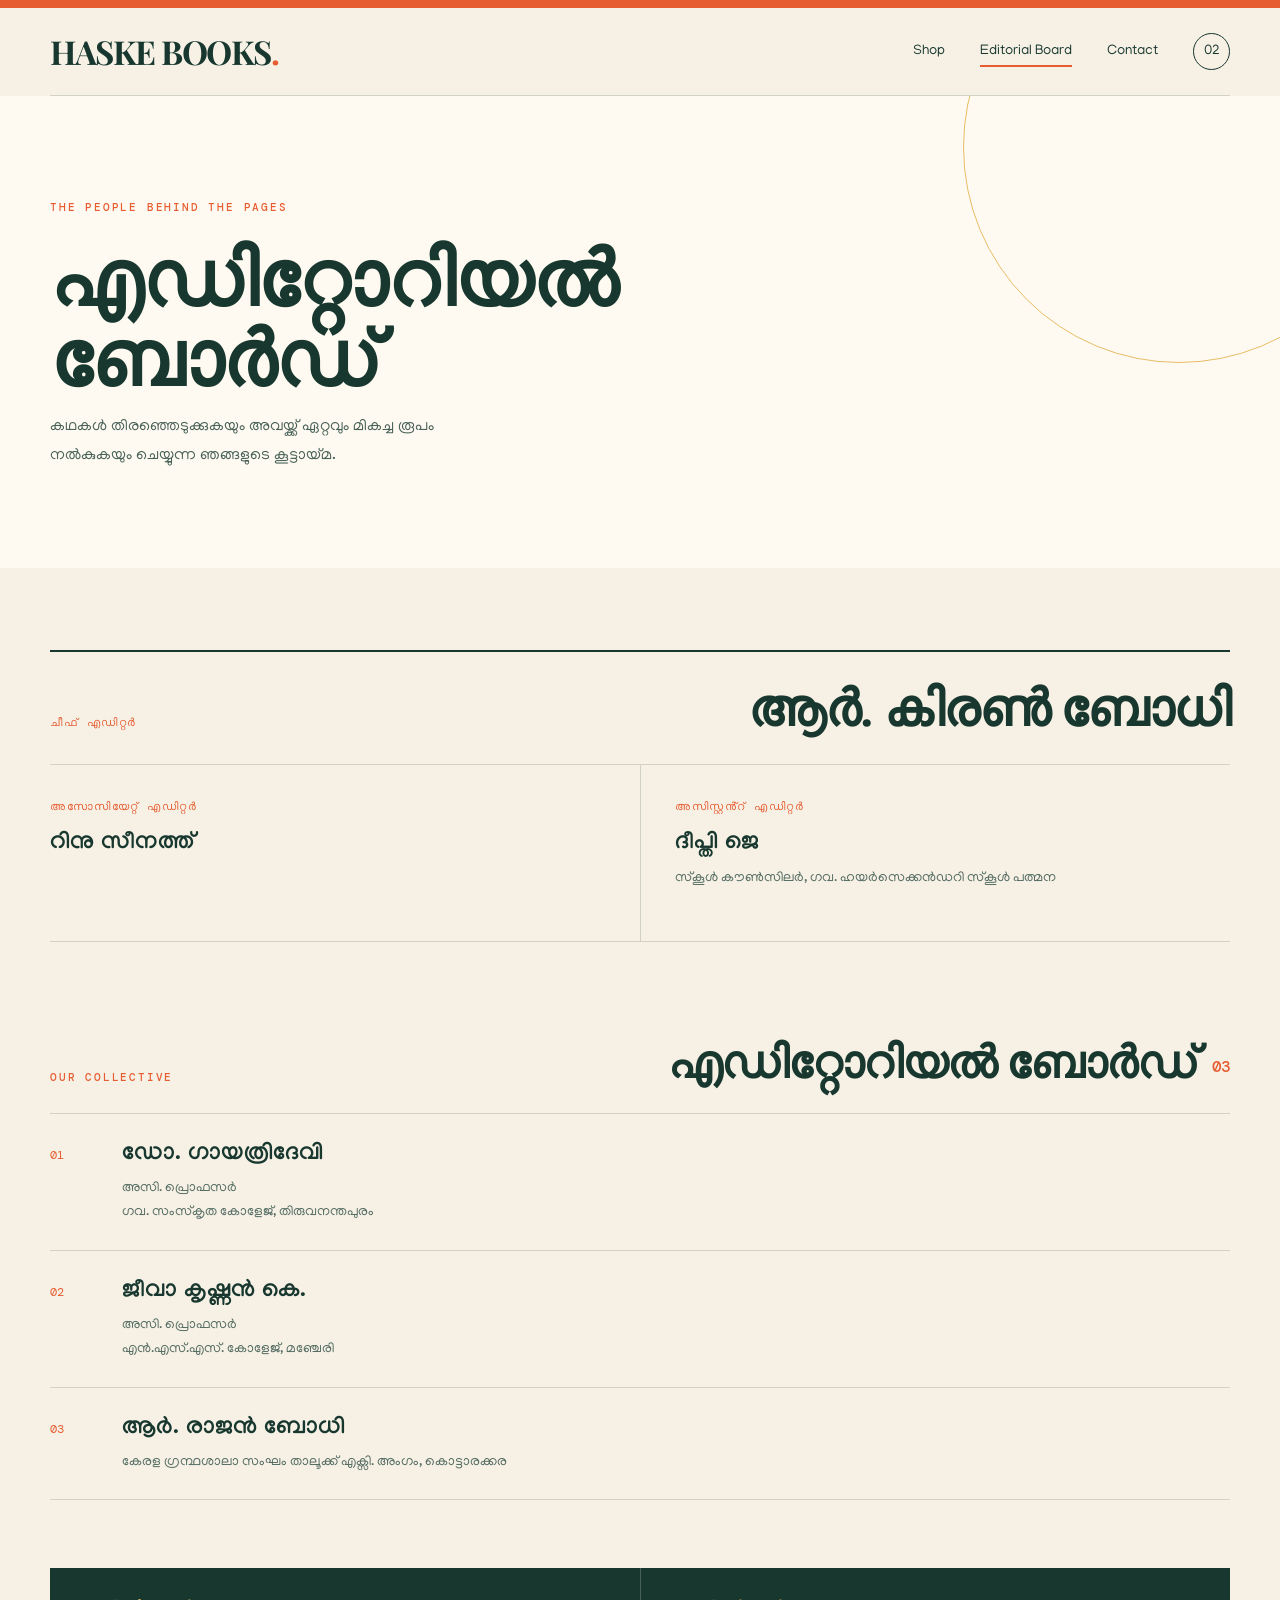
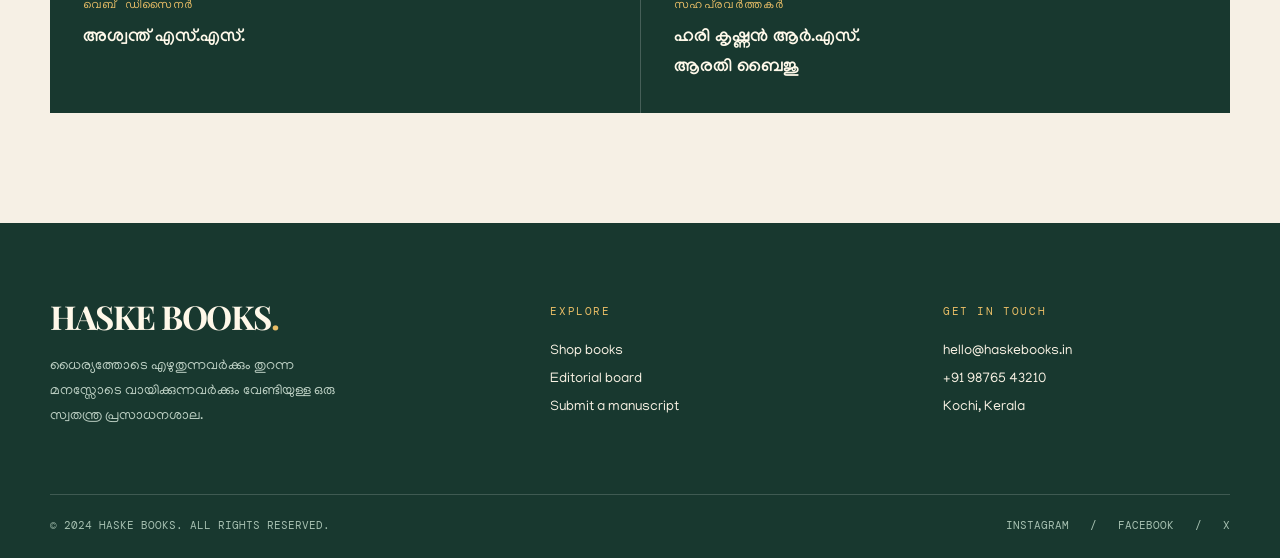
==== editorial.html @ 7890b788 "Create Home page, Editorial page, Storemanagment page" ====
<!doctype html>
<html lang="ml">
<head>
  <meta charset="UTF-8" />
  <meta name="viewport" content="width=device-width, initial-scale=1.0" />
  <title>Editorial Board — Haske Books</title>
  <link rel="preconnect" href="https://fonts.googleapis.com">
  <link rel="preconnect" href="https://fonts.gstatic.com" crossorigin>
  <link href="https://fonts.googleapis.com/css2?family=DM+Mono:wght@400;500&family=Manjari:wght@400;700&family=Playfair+Display:ital,wght@0,500;0,600;0,700;1,500&display=swap" rel="stylesheet">
  <link rel="stylesheet" href="style.css">
  <script src="script.js" defer></script>
</head>
<body>
  <div class="topline"></div>
  <header class="shell">
    <nav>
      <a class="logo" href="index.html">HASKE BOOKS<span>.</span></a>
      <div class="navlinks">
        <a href="index.html#shop">Shop</a>
        <a class="active" href="editorial.html">Editorial Board</a>
        <a href="index.html#contact">Contact</a>
        <a class="bag" href="index.html#shop" aria-label="Shopping bag">02</a>
      </div>
    </nav>
  </header>

  <main>
    <section class="editorial-hero">
      <div class="shell">
        <div class="eyebrow">The people behind the pages</div>
        <h1>എഡിറ്റോറിയൽ<br>ബോർഡ്</h1>
        <p>കഥകൾ തിരഞ്ഞെടുക്കുകയും അവയ്ക്ക് ഏറ്റവും മികച്ച രൂപം നൽകുകയും ചെയ്യുന്ന ഞങ്ങളുടെ കൂട്ടായ്മ.</p>
      </div>
    </section>

    <section class="editorial-list shell">
      <article class="team-feature">
        <div class="role">ചീഫ് എഡിറ്റർ</div>
        <h2>ആർ. കിരൺ ബോധി</h2>
      </article>

      <div class="team-grid">
        <article class="team-card">
          <div class="role">അസോസിയേറ്റ് എഡിറ്റർ</div>
          <h3>റിനു സീനത്ത്</h3>
        </article>
        <article class="team-card">
          <div class="role">അസിസ്റ്റൻ്റ് എഡിറ്റർ</div>
          <h3>ദീപ്തി ജെ</h3>
          <p>സ്കൂൾ കൗൺസിലർ, ഗവ. ഹയർസെക്കൻഡറി സ്കൂൾ പത്മന</p>
        </article>
      </div>

      <section class="board-members">
        <div class="board-heading"><div class="eyebrow">Our collective</div><h2>എഡിറ്റോറിയൽ ബോർഡ് <span>03</span></h2></div>
        <ol>
          <li><span class="number">01</span><div><h3>ഡോ. ഗായത്രിദേവി</h3><p>അസി. പ്രൊഫസർ<br>ഗവ. സംസ്കൃത കോളേജ്, തിരുവനന്തപുരം</p></div></li>
          <li><span class="number">02</span><div><h3>ജീവാ കൃഷ്ണൻ കെ.</h3><p>അസി. പ്രൊഫസർ<br>എൻ.എസ്.എസ്. കോളേജ്, മഞ്ചേരി</p></div></li>
          <li><span class="number">03</span><div><h3>ആർ. രാജൻ ബോധി</h3><p>കേരള ഗ്രന്ഥശാലാ സംഘം താലൂക്ക് എക്സി. അംഗം, കൊട്ടാരക്കര</p></div></li>
        </ol>
      </section>

      <section class="credits">
        <div><span>വെബ് ഡിസൈനർ</span><strong>അശ്വന്ത് എസ്.എസ്.</strong></div>
        <div><span>സഹപ്രവർത്തകർ</span><strong>ഹരി കൃഷ്ണൻ ആർ.എസ്.<br>ആരതി ബൈജു</strong></div>
      </section>
    </section>
  </main>

  <footer id="contact"><div class="shell"><div class="footer-main"><div class="footer-intro"><a class="logo" href="index.html">HASKE BOOKS<span>.</span></a><p>ധൈര്യത്തോടെ എഴുതുന്നവർക്കും തുറന്ന മനസ്സോടെ വായിക്കുന്നവർക്കും വേണ്ടിയുള്ള ഒരു സ്വതന്ത്ര പ്രസാധനശാല.</p></div><div class="footer-col"><h4>EXPLORE</h4><a href="index.html#shop">Shop books</a><a href="editorial.html">Editorial board</a><a href="index.html#home">Submit a manuscript</a></div><div class="footer-col"><h4>GET IN TOUCH</h4><p>hello@haskebooks.in</p><p>+91 98765 43210</p><p>Kochi, Kerala</p></div></div><div class="footer-bottom"><span>© 2024 HASKE BOOKS. ALL RIGHTS RESERVED.</span><span>INSTAGRAM &nbsp; / &nbsp; FACEBOOK &nbsp; / &nbsp; X</span></div></div></footer>
</body>
</html>
---- style.css ----
:root { --ink:#18382f; --paper:#f6f0e5; --cream:#fffaf1; --orange:#e65d32; --gold:#e8bd66; --line:rgba(24,56,47,.17); }
* { box-sizing:border-box; }
html { scroll-behavior:smooth; }
body { margin:0; color:var(--ink); background:var(--paper); font-family:Manjari, sans-serif; }
a { color:inherit; text-decoration:none; }
.shell { width:min(1180px, calc(100% - 48px)); margin:auto; }
.topline { height:8px; background:var(--orange); }
nav { height:88px; display:flex; align-items:center; justify-content:space-between; border-bottom:1px solid var(--line); }
.logo { font:700 33px/1 'Playfair Display', serif; letter-spacing:-1.5px; }
.logo span { color:var(--orange); }
.navlinks { display:flex; gap:35px; align-items:center; font-size:14px; }
.navlinks a { padding:8px 0; position:relative; }
.navlinks a.active:after { content:""; position:absolute; left:0; right:0; bottom:0; height:2px; background:var(--orange); }
.bag { border:1px solid var(--ink); border-radius:50%; width:37px; height:37px; display:grid; place-items:center; font-size:14px; }
.hero { min-height:537px; position:relative; overflow:hidden; display:grid; grid-template-columns:1.1fr .9fr; align-items:center; }
.hero:before { content:""; position:absolute; width:510px; height:510px; border-radius:50%; background:var(--gold); right:-110px; top:32px; opacity:.88; }
.hero:after { content:""; position:absolute; width:200px; height:200px; border:1px solid var(--ink); border-radius:50%; right:110px; bottom:-105px; opacity:.35; }
.hero-copy { position:relative; z-index:1; padding:64px 0 66px; }
.eyebrow { font:500 11px/1 'DM Mono', monospace; letter-spacing:1.8px; color:var(--orange); text-transform:uppercase; }
h1 { max-width:660px; margin:23px 0 25px; font-size:clamp(37px,4.3vw,62px); line-height:1.25; letter-spacing:-.8px; font-weight:700; }
.hero-copy p { max-width:485px; margin:0 0 34px; color:#496258; font-size:17px; line-height:1.8; }
.button { display:inline-flex; align-items:center; gap:19px; background:var(--ink); color:#fffaf1; padding:15px 20px 13px 24px; font-size:14px; transition:.2s transform,.2s background; }
.button:hover { transform:translateY(-3px); background:var(--orange); }
.arrow { font:20px/1 Arial; }
.hero-art { z-index:1; position:relative; height:100%; min-height:400px; }
.book-stack { position:absolute; width:315px; height:390px; right:55px; top:77px; transform:rotate(7deg); }
.back-book,.front-book { position:absolute; box-shadow:16px 18px 0 rgba(24,56,47,.12); }
.back-book { width:225px; height:310px; background:#e1a955; top:38px; left:5px; transform:rotate(-14deg); border:9px solid #d7933b; }
.back-book:after { content:""; position:absolute; inset:23px; border:1px solid rgba(24,56,47,.55); }
.front-book { background:var(--ink); width:230px; height:318px; right:6px; top:12px; padding:30px 26px; color:#f7ead1; display:flex; flex-direction:column; }
.front-book small { font:10px 'DM Mono',monospace; letter-spacing:1.3px; color:#e8bd66; }
.front-book strong { margin-top:auto; font:600 37px/1.1 'Playfair Display',serif; letter-spacing:-1px; }
.front-book em { font:500 23px/1.15 'Playfair Display',serif; color:#e6b85b; margin-top:8px; }
.front-book i { width:70px; height:2px; background:var(--orange); margin-top:22px; }
.stamp { position:absolute; width:87px; height:87px; right:-22px; bottom:13px; border-radius:50%; background:var(--orange); color:white; display:grid; place-content:center; text-align:center; font:10px/1.35 'DM Mono',monospace; transform:rotate(-12deg); }
.stamp b { font-size:22px; }
.marquee { border-top:1px solid var(--line); border-bottom:1px solid var(--line); overflow:hidden; white-space:nowrap; padding:15px 0 11px; font:500 13px 'DM Mono',monospace; color:#466258; letter-spacing:1px; }
.marquee span { margin:0 25px; color:var(--orange); font-size:18px; vertical-align:-1px; }
.books { padding:100px 0 110px; background:var(--cream); }
.section-head { display:flex; align-items:flex-end; justify-content:space-between; margin-bottom:44px; }
h2 { margin:12px 0 0; font:600 clamp(32px,3.4vw,47px)/1.05 'Playfair Display',serif; letter-spacing:-1px; }
.view-all { border-bottom:1px solid var(--ink); padding-bottom:4px; font-size:14px; }
.books-grid { display:grid; grid-template-columns:repeat(4,1fr); gap:24px; }
.book-card { cursor:pointer; }
.cover { height:322px; padding:22px; display:flex; flex-direction:column; justify-content:space-between; position:relative; box-shadow:9px 10px 0 rgba(24,56,47,.1); transition:.25s transform; }
.book-card:hover .cover,.book-card.is-selected .cover { transform:translateY(-8px) rotate(-1deg); }
.cover small { font:10px 'DM Mono',monospace; letter-spacing:1.2px; }
.cover .cover-title { font:600 30px/1.06 'Playfair Display',serif; max-width:150px; }
.cover.one { background:#e6663b; color:#fff8e8; } .cover.one:after { content:""; width:75px; height:75px; border:2px solid #ffd876; border-radius:50%; position:absolute; right:25px; bottom:28px; }
.cover.two { background:#cfbd9c; color:#203f36; } .cover.two:before { content:""; position:absolute; height:90%; border-left:2px solid var(--ink); left:50%; top:5%; transform:rotate(30deg); opacity:.65; }
.cover.three { background:#315c52; color:#f7e8c9; } .cover.three:after { content:""; width:110px; border-top:1px solid #e7bd66; position:absolute; right:-10px; top:46%; transform:rotate(-35deg); box-shadow:0 12px 0 #e7bd66,0 24px 0 #e7bd66; }
.cover.four { background:#e7bd66; color:#1a3b32; } .cover.four .cover-title { font-size:34px; }
.book-meta { padding:20px 2px 0; display:flex; justify-content:space-between; gap:10px; }
.book-meta h3 { font-size:17px; margin:0 0 7px; } .book-meta p { color:#667a70; font-size:13px; margin:0; } .price { font:500 13px 'DM Mono',monospace; white-space:nowrap; padding-top:3px; }
footer { background:var(--ink); color:#f9f2e4; padding:77px 0 26px; }
.footer-main { display:grid; grid-template-columns:1.2fr .9fr .8fr; gap:70px; padding-bottom:65px; }
footer .logo { color:#fff8e9; } footer .logo span { color:var(--gold); }
.footer-intro p { color:#bdd0c4; line-height:1.8; max-width:300px; font-size:14px; margin:18px 0 0; }
.footer-col h4 { margin:4px 0 20px; color:var(--gold); font:11px 'DM Mono',monospace; letter-spacing:1.6px; }
.footer-col a,.footer-col p { display:block; color:#f9f2e4; font-size:14px; line-height:2; margin:0; }
.footer-col a:hover { color:var(--gold); }
.footer-bottom { border-top:1px solid rgba(255,255,255,.17); padding-top:23px; color:#a6c0b1; font:11px 'DM Mono',monospace; display:flex; justify-content:space-between; }
@media (max-width:760px) { .shell { width:min(100% - 32px,1180px); } nav { height:73px; } .navlinks { gap:17px; font-size:12px; } .navlinks a:nth-child(2) { display:none; } .hero { min-height:auto; grid-template-columns:1fr; } .hero:before { width:350px; height:350px; right:-160px; top:300px; } .hero-copy { padding:62px 0 20px; } h1 { font-size:37px; } .hero-art { min-height:350px; } .book-stack { transform:scale(.82) rotate(7deg); transform-origin:top right; right:0; top:15px; } .books { padding:67px 0; } .books-grid { grid-template-columns:repeat(2,1fr); gap:32px 16px; } .cover { height:250px; padding:17px; } .cover .cover-title { font-size:24px; } .section-head { margin-bottom:28px; } .footer-main { grid-template-columns:1fr 1fr; gap:38px 20px; } .footer-intro { grid-column:span 2; } .footer-bottom { gap:14px; flex-direction:column; } }

.editorial-hero { background:var(--cream); padding:106px 0 98px; position:relative; overflow:hidden; }
.editorial-hero:after { content:""; position:absolute; width:430px; height:430px; border:1px solid var(--gold); border-radius:50%; right:-115px; top:-165px; }
.editorial-hero .shell { position:relative; z-index:1; }
.editorial-hero h1 { margin:22px 0 18px; font:600 clamp(48px,6vw,78px)/1.04 'Playfair Display',serif; }
.editorial-hero p { max-width:450px; margin:0; color:#496258; line-height:1.8; }
.editorial-list { padding:82px 0 110px; }
.team-feature { border-top:2px solid var(--ink); border-bottom:1px solid var(--line); padding:27px 0 31px; display:flex; justify-content:space-between; align-items:baseline; }
.role { color:var(--orange); font:500 11px 'DM Mono',monospace; letter-spacing:1.5px; text-transform:uppercase; }
.team-feature h2 { margin:0; font-size:clamp(31px,4vw,52px); }
.team-grid { display:grid; grid-template-columns:1fr 1fr; gap:0; border-bottom:1px solid var(--line); }
.team-card { padding:34px 34px 38px 0; min-height:176px; }
.team-card + .team-card { border-left:1px solid var(--line); padding-left:34px; }
.team-card h3,.board-members h3 { font-size:24px; margin:17px 0 8px; }
.team-card p,.board-members p { margin:0; color:#526a60; line-height:1.7; font-size:14px; }
.board-members { padding:82px 0 68px; }
.board-heading { display:flex; justify-content:space-between; align-items:end; margin-bottom:30px; }
.board-heading h2 { font-size:clamp(29px,3.6vw,45px); }
.board-heading h2 span { color:var(--orange); font:500 16px 'DM Mono',monospace; vertical-align:middle; margin-left:8px; }
.board-members ol { padding:0; margin:0; list-style:none; border-top:1px solid var(--line); }
.board-members li { display:grid; grid-template-columns:72px 1fr; padding:27px 0 25px; border-bottom:1px solid var(--line); }
.number { color:var(--orange); font:12px 'DM Mono',monospace; padding-top:6px; }
.board-members h3 { margin:0 0 7px; }
.credits { background:var(--ink); color:#fff9ea; display:grid; grid-template-columns:1fr 1fr; }
.credits div { padding:29px 33px; }
.credits div + div { border-left:1px solid rgba(255,255,255,.2); }
.credits span { display:block; color:var(--gold); font:11px 'DM Mono',monospace; letter-spacing:1.3px; margin-bottom:13px; }
.credits strong { font-size:18px; line-height:1.65; }
@media (max-width:760px) { .editorial-hero { padding:72px 0; } .editorial-list { padding:55px 0 70px; } .team-feature { display:block; } .team-feature h2 { margin-top:15px; } .team-grid,.credits { grid-template-columns:1fr; } .team-card { padding:28px 0; min-height:auto; } .team-card + .team-card { border-left:0; border-top:1px solid var(--line); padding-left:0; } .board-members { padding:60px 0 50px; } .board-heading { display:block; } .board-heading h2 { margin-top:12px; } .board-members li { grid-template-columns:47px 1fr; } .credits div + div { border-left:0; border-top:1px solid rgba(255,255,255,.2); } }

.admin-header nav { gap:28px; }
.admin-label { color:#587067; font:11px 'DM Mono',monospace; letter-spacing:1.3px; margin-right:auto; }
.back-link { font-size:13px; border-bottom:1px solid var(--ink); padding-bottom:3px; }
.admin-page { padding:74px 0 110px; }
.admin-intro { margin-bottom:50px; }
.admin-intro h1 { margin:17px 0 15px; font:600 clamp(43px,5.2vw,68px)/1 'Playfair Display',serif; }
.admin-intro p { margin:0; color:#587067; font-size:15px; line-height:1.7; }
.book-form { border-top:2px solid var(--ink); }
.form-section { display:grid; grid-template-columns:260px 1fr; gap:48px; padding:42px 0; border-bottom:1px solid var(--line); }
.form-section-heading { display:flex; gap:16px; align-items:flex-start; }
.step { color:var(--orange); font:12px 'DM Mono',monospace; padding-top:5px; }
.form-section h2 { margin:0 0 9px; font-size:27px; }
.form-section-heading p { color:#64796f; font-size:13px; line-height:1.65; margin:0; }
.upload-zone { min-height:250px; border:1.5px dashed #9aaba2; background:var(--cream); display:flex; flex-direction:column; align-items:center; justify-content:center; position:relative; cursor:pointer; padding:30px; text-align:center; transition:.2s background,.2s border-color; overflow:hidden; }
.upload-zone:hover,.upload-zone.is-dragging { background:#eef2ea; border-color:var(--orange); }
.upload-zone input { position:absolute; width:1px; height:1px; opacity:0; }
.upload-icon { width:38px; height:38px; display:grid; place-items:center; border:1px solid var(--ink); border-radius:50%; margin-bottom:14px; font:23px/1 Arial; }
.upload-zone strong { font-size:16px; }
.upload-zone small { color:#6a7d74; margin-top:7px; font-size:12px; }
.upload-zone img { position:absolute; inset:0; width:100%; height:100%; object-fit:contain; background:var(--cream); padding:15px; }
.upload-message { grid-column:2; color:var(--orange); margin:-30px 0 0; font-size:13px; }
.form-fields { display:grid; grid-template-columns:1fr 1fr; gap:25px 20px; }
.field { display:block; }
.field.full { grid-column:1 / -1; }
.field span { display:block; font-size:14px; font-weight:700; margin-bottom:9px; }
.field em { color:#75877e; font-style:normal; font-weight:400; }
.field input,.field textarea { width:100%; border:1px solid #bdc9c0; background:#fffdf7; color:var(--ink); border-radius:0; padding:13px 14px; font:14px Manjari,sans-serif; outline:none; transition:border-color .2s,box-shadow .2s; }
.field textarea { resize:vertical; min-height:140px; line-height:1.65; }
.field input:focus,.field textarea:focus { border-color:var(--orange); box-shadow:0 0 0 3px rgba(230,93,50,.12); }
.field input::placeholder,.field textarea::placeholder { color:#98a69f; }
.pricing-fields { grid-template-columns:repeat(3,1fr); }
.form-actions { display:flex; align-items:center; justify-content:space-between; gap:25px; padding:35px 0; }
.form-actions p { color:#6c8076; font-size:12px; margin:0; }
.form-actions .button { border:0; cursor:pointer; font-family:Manjari,sans-serif; }
.toast { background:var(--ink); color:#fff9ea; padding:15px 20px; position:fixed; right:22px; bottom:22px; transform:translateY(110px); opacity:0; transition:.25s transform,.25s opacity; font-size:14px; box-shadow:0 10px 25px rgba(24,56,47,.2); }
.toast.is-visible { transform:translateY(0); opacity:1; }
@media (max-width:760px) { .admin-header nav { gap:15px; } .admin-label { display:none; } .back-link { font-size:12px; } .admin-page { padding:52px 0 70px; } .form-section { grid-template-columns:1fr; gap:28px; padding:34px 0; } .upload-message { grid-column:1; margin:-18px 0 0; } .form-fields,.pricing-fields { grid-template-columns:1fr; } .field.full { grid-column:auto; } .form-actions { align-items:flex-start; flex-direction:column; } }
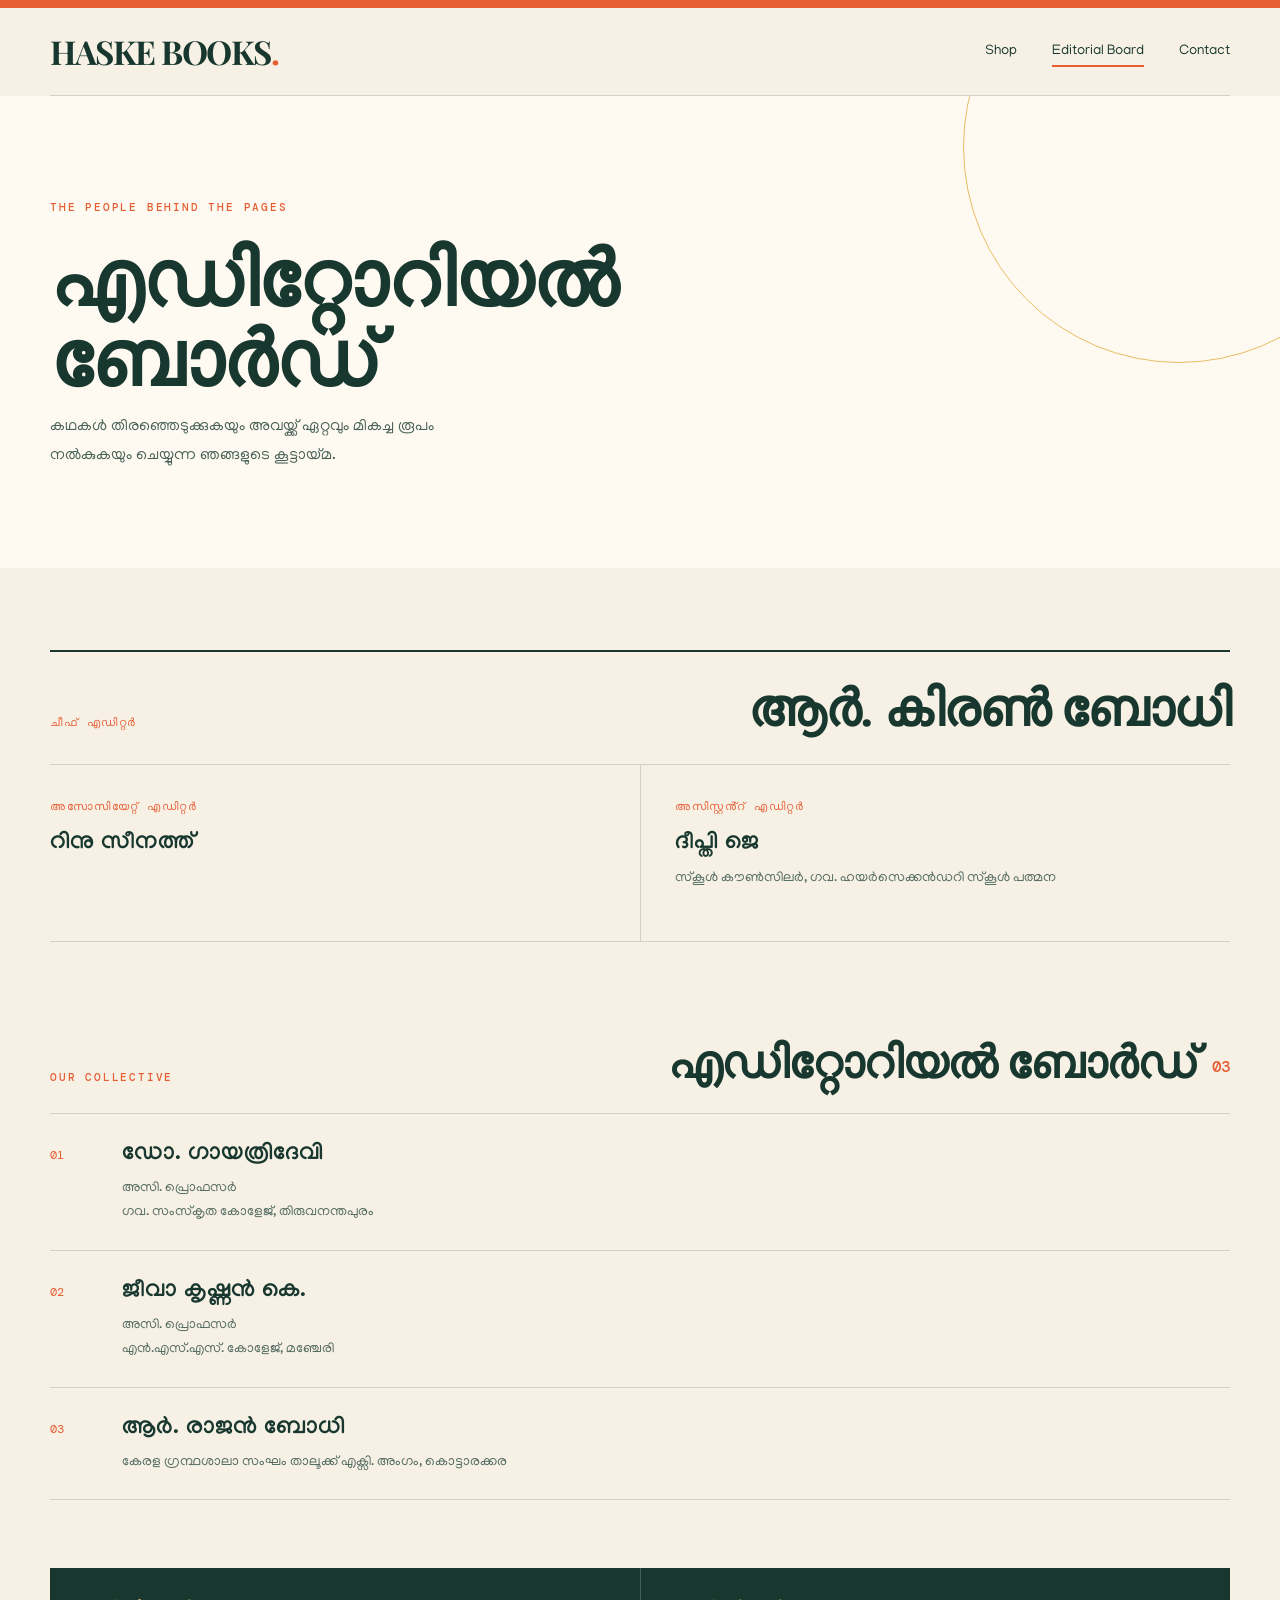
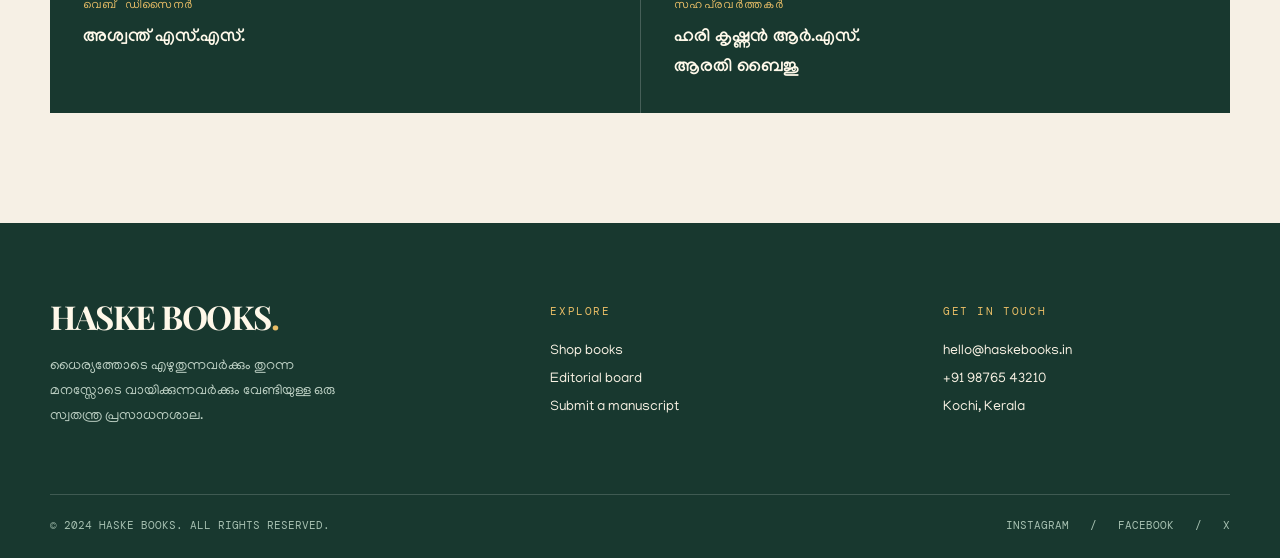
==== commit 06edbddc: "Add navbar to all webpages" ====
--- a/editorial.html
+++ b/editorial.html
@@ -15,12 +15,12 @@
   <header class="shell">
     <nav>
       <a class="logo" href="index.html">HASKE BOOKS<span>.</span></a>
-      <div class="navlinks">
+      <div class="navlinks" id="primary-nav">
         <a href="index.html#shop">Shop</a>
         <a class="active" href="editorial.html">Editorial Board</a>
         <a href="index.html#contact">Contact</a>
-        <a class="bag" href="index.html#shop" aria-label="Shopping bag">02</a>
       </div>
+      <button class="menu-toggle" type="button" aria-label="Open navigation menu" aria-controls="primary-nav" aria-expanded="false">☰</button>
     </nav>
   </header>
 
--- a/style.css
+++ b/style.css
@@ -5,13 +5,14 @@
 a { color:inherit; text-decoration:none; }
 .shell { width:min(1180px, calc(100% - 48px)); margin:auto; }
 .topline { height:8px; background:var(--orange); }
-nav { height:88px; display:flex; align-items:center; justify-content:space-between; border-bottom:1px solid var(--line); }
+nav { height:88px; display:flex; align-items:center; justify-content:space-between; border-bottom:1px solid var(--line); position:relative; }
 .logo { font:700 33px/1 'Playfair Display', serif; letter-spacing:-1.5px; }
 .logo span { color:var(--orange); }
 .navlinks { display:flex; gap:35px; align-items:center; font-size:14px; }
 .navlinks a { padding:8px 0; position:relative; }
 .navlinks a.active:after { content:""; position:absolute; left:0; right:0; bottom:0; height:2px; background:var(--orange); }
-.bag { border:1px solid var(--ink); border-radius:50%; width:37px; height:37px; display:grid; place-items:center; font-size:14px; }
+.menu-toggle { display:none; border:0; background:transparent; color:var(--ink); cursor:pointer; padding:5px 0 5px 8px; font:26px/1 Arial,sans-serif; }
+@media (max-width:850px) { .navlinks { display:none; position:absolute; z-index:10; top:calc(100% + 10px); right:0; min-width:210px; padding:15px 18px; flex-direction:column; align-items:flex-start; gap:13px; background:var(--cream); border:1px solid var(--line); box-shadow:8px 8px 0 rgba(24,56,47,.1); } .navlinks.is-open { display:flex; } .menu-toggle { display:block; } .admin-header .admin-label { display:none; } }
 .hero { min-height:537px; position:relative; overflow:hidden; display:grid; grid-template-columns:1.1fr .9fr; align-items:center; }
 .hero:before { content:""; position:absolute; width:510px; height:510px; border-radius:50%; background:var(--gold); right:-110px; top:32px; opacity:.88; }
 .hero:after { content:""; position:absolute; width:200px; height:200px; border:1px solid var(--ink); border-radius:50%; right:110px; bottom:-105px; opacity:.35; }
@@ -34,8 +35,12 @@
 .front-book i { width:70px; height:2px; background:var(--orange); margin-top:22px; }
 .stamp { position:absolute; width:87px; height:87px; right:-22px; bottom:13px; border-radius:50%; background:var(--orange); color:white; display:grid; place-content:center; text-align:center; font:10px/1.35 'DM Mono',monospace; transform:rotate(-12deg); }
 .stamp b { font-size:22px; }
-.marquee { border-top:1px solid var(--line); border-bottom:1px solid var(--line); overflow:hidden; white-space:nowrap; padding:15px 0 11px; font:500 13px 'DM Mono',monospace; color:#466258; letter-spacing:1px; }
-.marquee span { margin:0 25px; color:var(--orange); font-size:18px; vertical-align:-1px; }
+.marquee { border-top:1px solid var(--line); border-bottom:1px solid var(--line); overflow:hidden; padding:15px 0 11px; font:500 13px 'DM Mono',monospace; color:#466258; letter-spacing:1px; }
+.marquee-track { display:flex; width:max-content; animation:marquee-scroll 24s linear infinite; will-change:transform; }
+.marquee-content { display:block; flex:none; white-space:nowrap; padding-right:50px; }
+.marquee .separator { margin:0 25px; color:var(--orange); font-size:18px; vertical-align:-1px; }
+@keyframes marquee-scroll { to { transform:translateX(-50%); } }
+@media (prefers-reduced-motion:reduce) { .marquee-track { animation:none; } }
 .books { padding:100px 0 110px; background:var(--cream); }
 .section-head { display:flex; align-items:flex-end; justify-content:space-between; margin-bottom:44px; }
 h2 { margin:12px 0 0; font:600 clamp(32px,3.4vw,47px)/1.05 'Playfair Display',serif; letter-spacing:-1px; }
@@ -60,7 +65,7 @@
 .footer-col a,.footer-col p { display:block; color:#f9f2e4; font-size:14px; line-height:2; margin:0; }
 .footer-col a:hover { color:var(--gold); }
 .footer-bottom { border-top:1px solid rgba(255,255,255,.17); padding-top:23px; color:#a6c0b1; font:11px 'DM Mono',monospace; display:flex; justify-content:space-between; }
-@media (max-width:760px) { .shell { width:min(100% - 32px,1180px); } nav { height:73px; } .navlinks { gap:17px; font-size:12px; } .navlinks a:nth-child(2) { display:none; } .hero { min-height:auto; grid-template-columns:1fr; } .hero:before { width:350px; height:350px; right:-160px; top:300px; } .hero-copy { padding:62px 0 20px; } h1 { font-size:37px; } .hero-art { min-height:350px; } .book-stack { transform:scale(.82) rotate(7deg); transform-origin:top right; right:0; top:15px; } .books { padding:67px 0; } .books-grid { grid-template-columns:repeat(2,1fr); gap:32px 16px; } .cover { height:250px; padding:17px; } .cover .cover-title { font-size:24px; } .section-head { margin-bottom:28px; } .footer-main { grid-template-columns:1fr 1fr; gap:38px 20px; } .footer-intro { grid-column:span 2; } .footer-bottom { gap:14px; flex-direction:column; } }
+@media (max-width:760px) { .shell { width:min(100% - 32px,1180px); } nav { height:73px; } .navlinks { min-width:190px; gap:12px; font-size:12px; } .menu-toggle { font-size:24px; } .hero { min-height:auto; grid-template-columns:1fr; } .hero:before { width:350px; height:350px; right:-160px; top:300px; } .hero-copy { padding:62px 0 20px; } h1 { font-size:37px; } .hero-art { min-height:350px; } .book-stack { transform:scale(.82) rotate(7deg); transform-origin:top right; right:0; top:15px; } .books { padding:67px 0; } .books-grid { grid-template-columns:repeat(2,1fr); gap:32px 16px; } .cover { height:250px; padding:17px; } .cover .cover-title { font-size:24px; } .section-head { margin-bottom:28px; } .footer-main { grid-template-columns:1fr 1fr; gap:38px 20px; } .footer-intro { grid-column:span 2; } .footer-bottom { gap:14px; flex-direction:column; } }
 
 .editorial-hero { background:var(--cream); padding:106px 0 98px; position:relative; overflow:hidden; }
 .editorial-hero:after { content:""; position:absolute; width:430px; height:430px; border:1px solid var(--gold); border-radius:50%; right:-115px; top:-165px; }
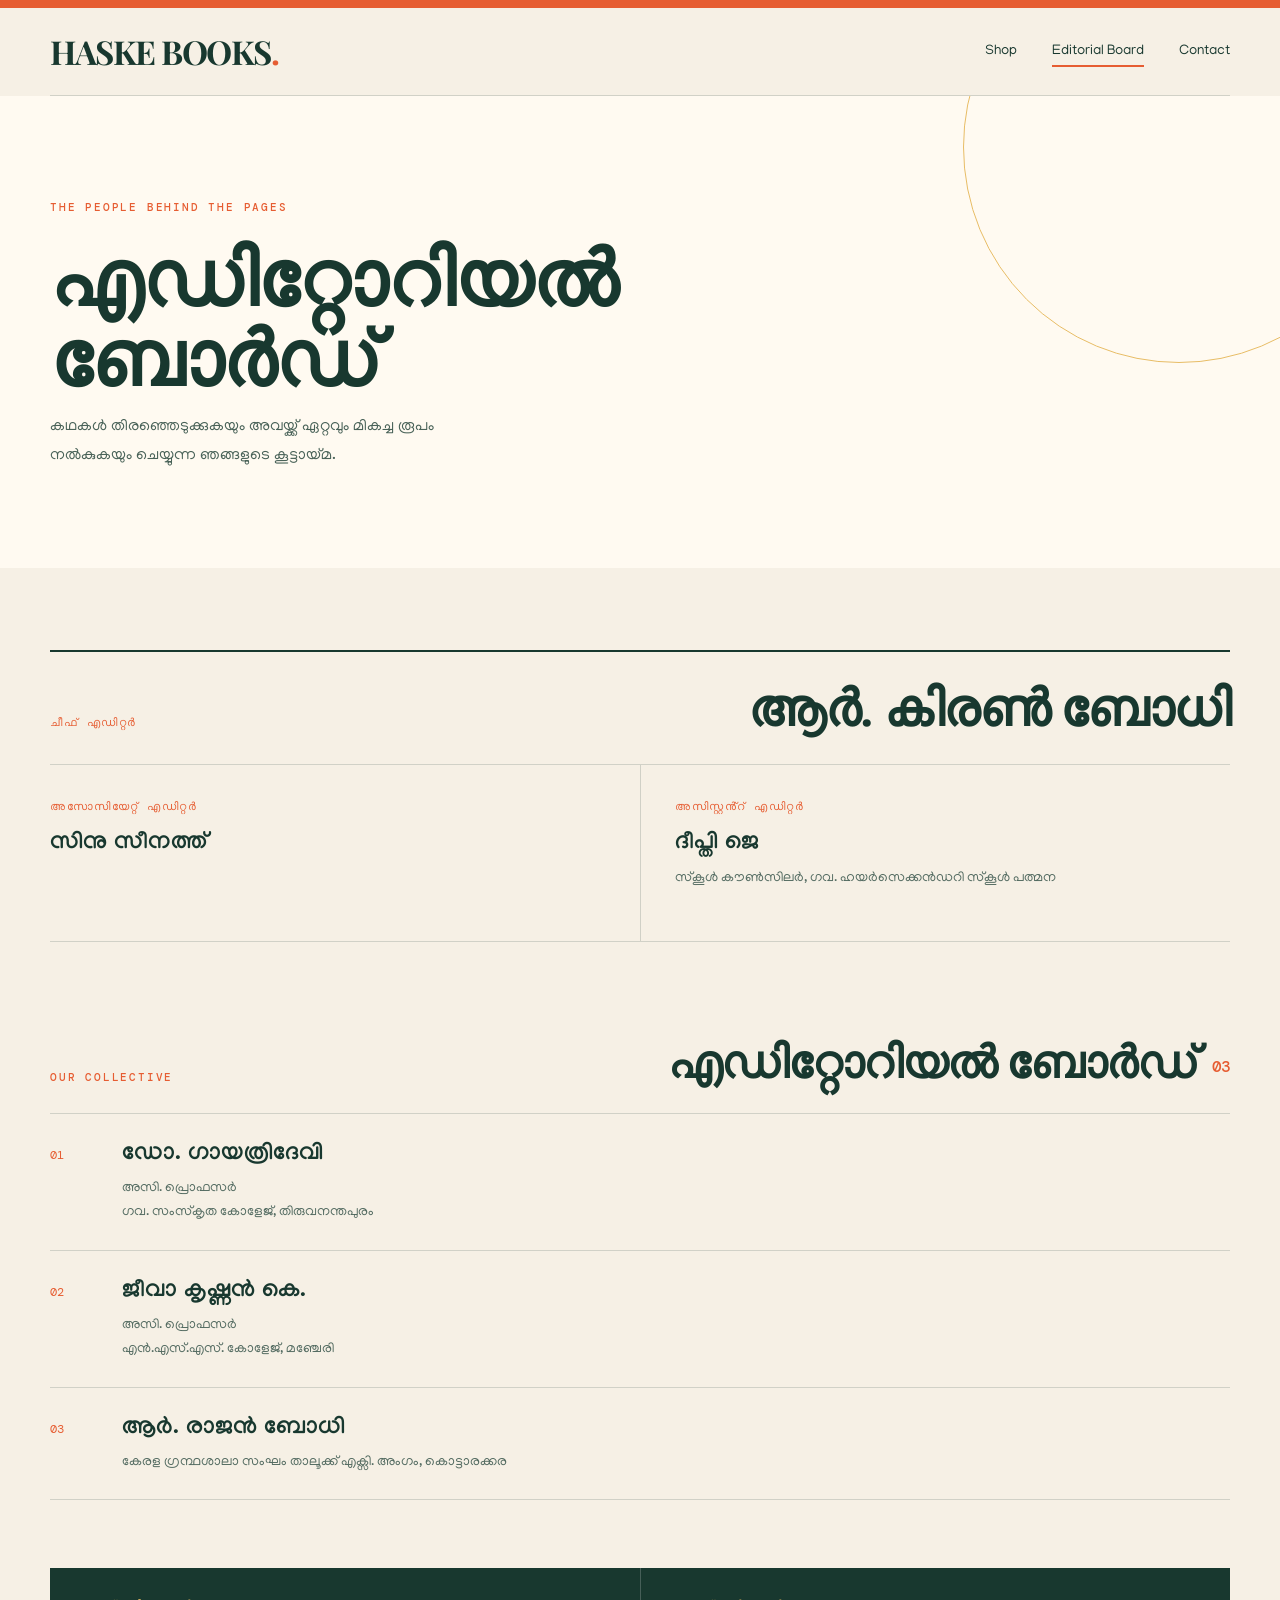
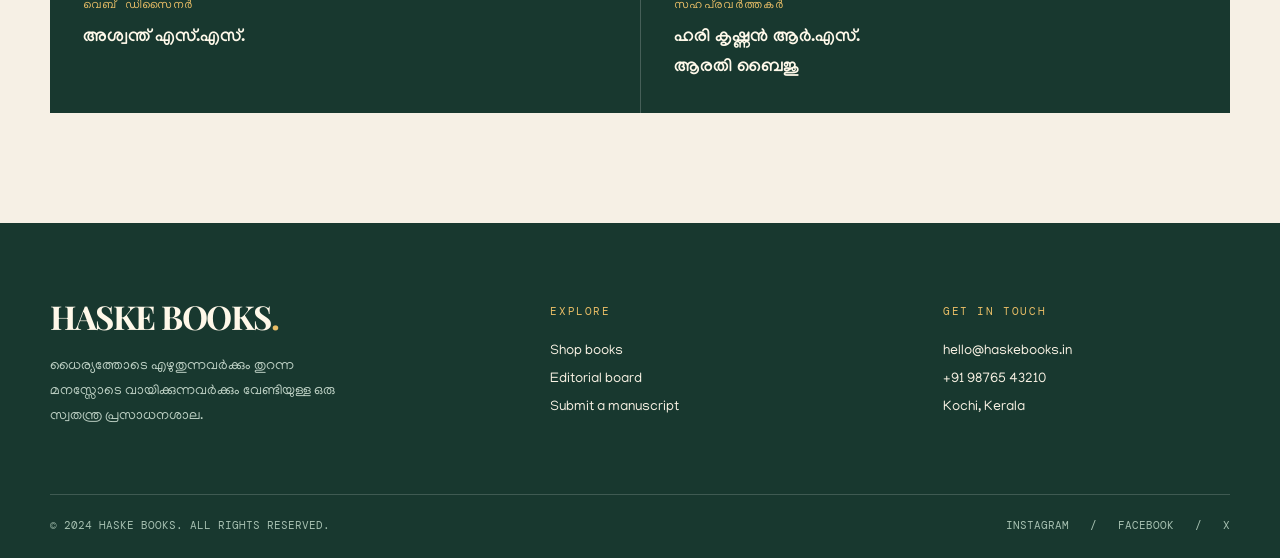
==== commit 0cc6a8e9: "Edit Sinu sinath typo error" ====
--- a/editorial.html
+++ b/editorial.html
@@ -42,7 +42,7 @@
       <div class="team-grid">
         <article class="team-card">
           <div class="role">അസോസിയേറ്റ് എഡിറ്റർ</div>
-          <h3>റിനു സീനത്ത്</h3>
+          <h3>സിനു സീനത്ത്</h3>
         </article>
         <article class="team-card">
           <div class="role">അസിസ്റ്റൻ്റ് എഡിറ്റർ</div>
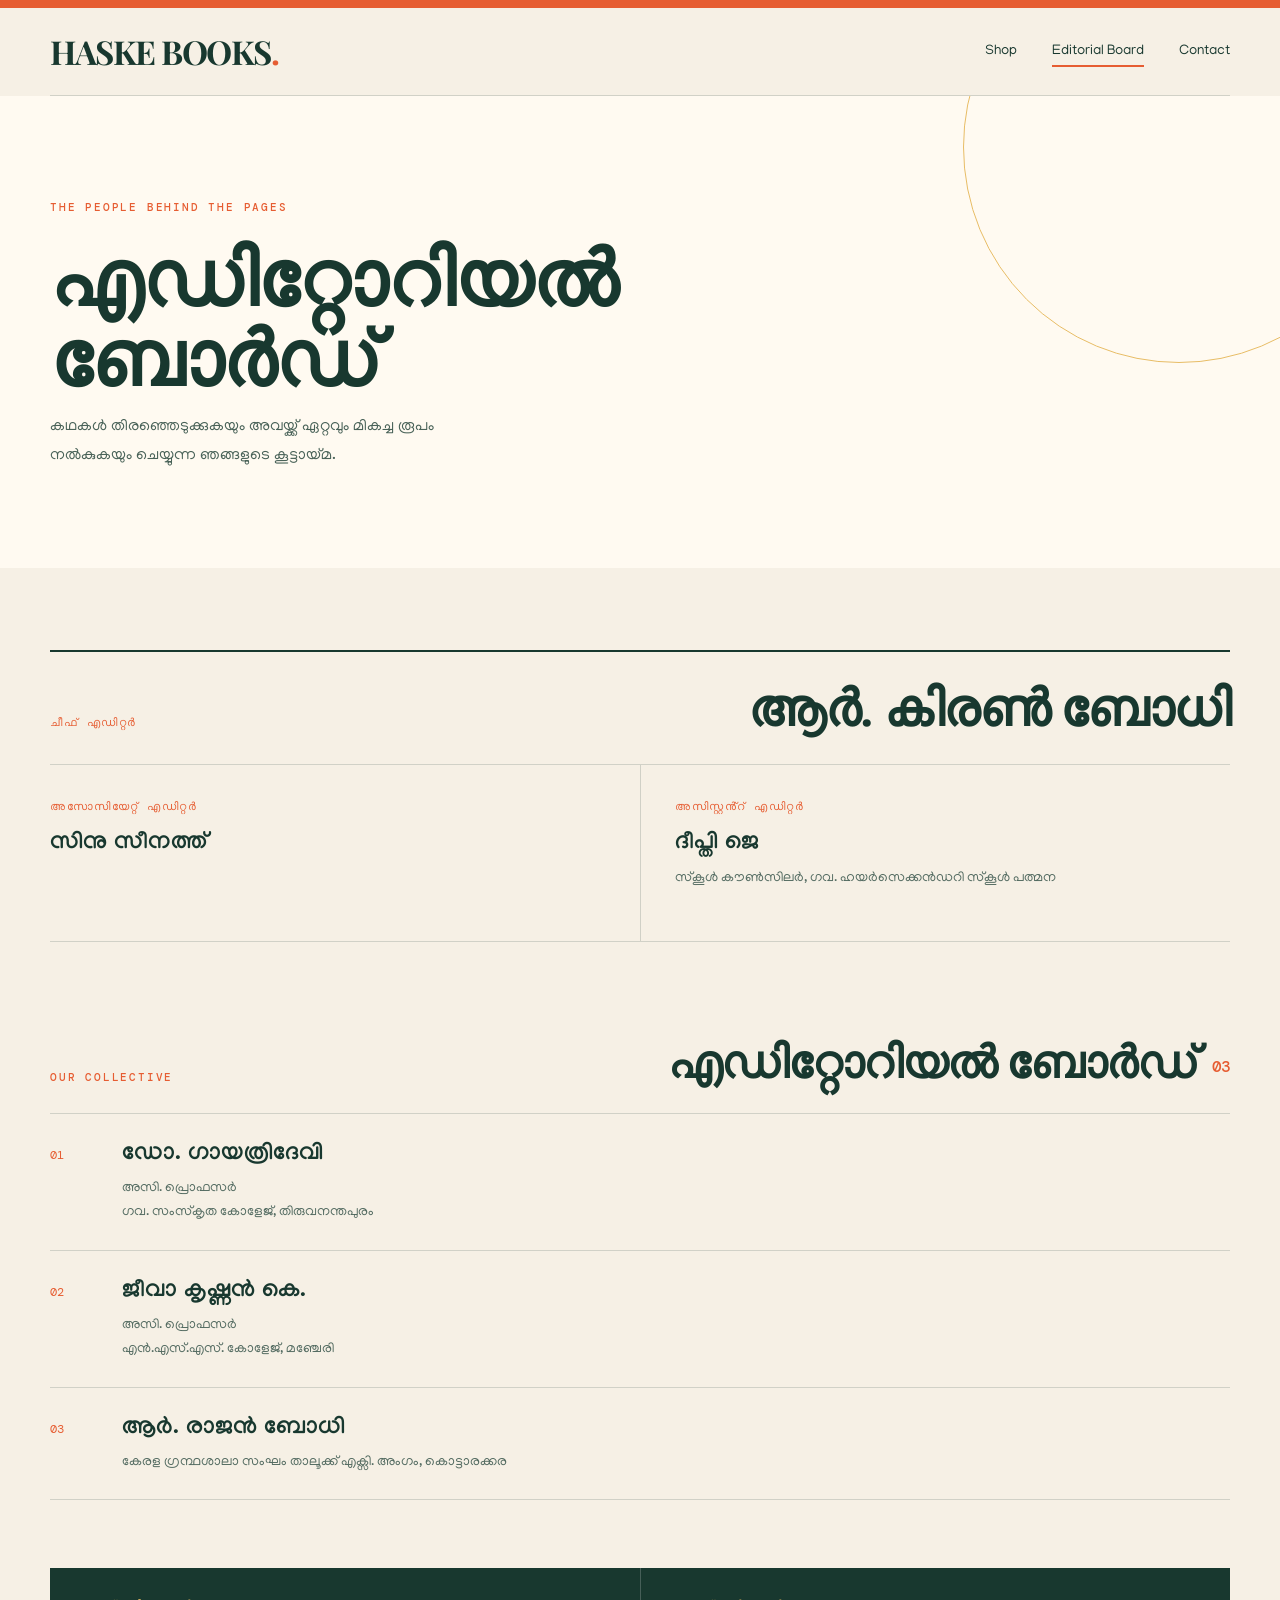
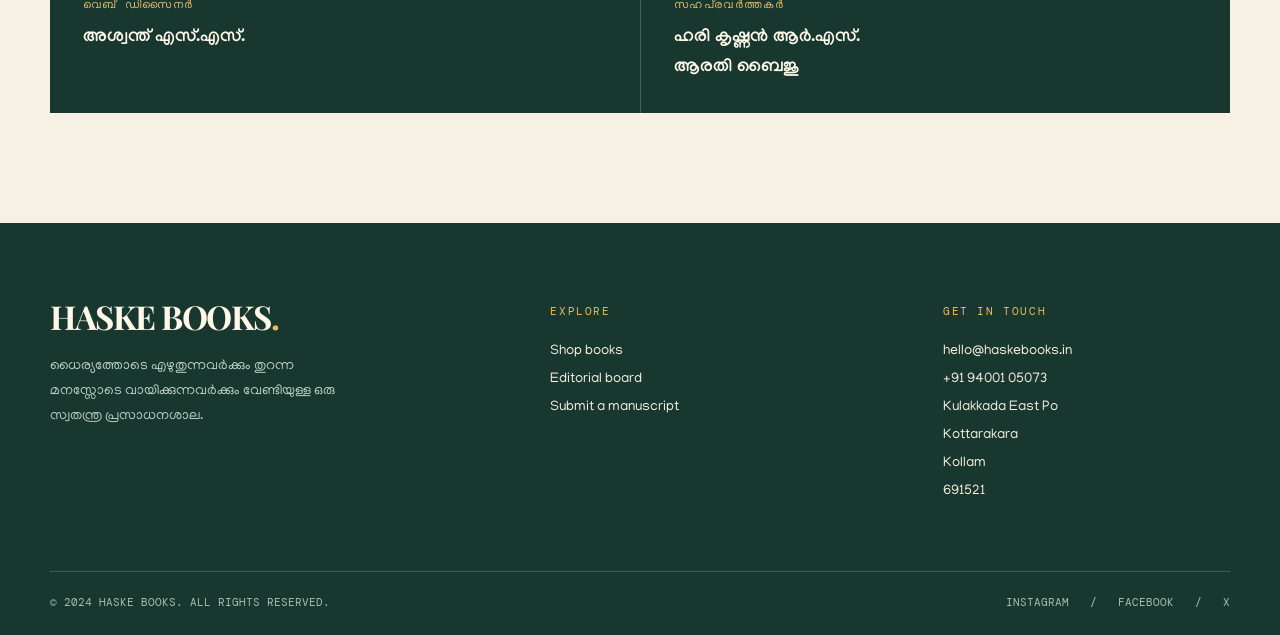
==== commit eb6a5a4c: "Fix Footer Adress" ====
--- a/editorial.html
+++ b/editorial.html
@@ -67,6 +67,6 @@
     </section>
   </main>
 
-  <footer id="contact"><div class="shell"><div class="footer-main"><div class="footer-intro"><a class="logo" href="index.html">HASKE BOOKS<span>.</span></a><p>ധൈര്യത്തോടെ എഴുതുന്നവർക്കും തുറന്ന മനസ്സോടെ വായിക്കുന്നവർക്കും വേണ്ടിയുള്ള ഒരു സ്വതന്ത്ര പ്രസാധനശാല.</p></div><div class="footer-col"><h4>EXPLORE</h4><a href="index.html#shop">Shop books</a><a href="editorial.html">Editorial board</a><a href="index.html#home">Submit a manuscript</a></div><div class="footer-col"><h4>GET IN TOUCH</h4><p>hello@haskebooks.in</p><p>+91 98765 43210</p><p>Kochi, Kerala</p></div></div><div class="footer-bottom"><span>© 2024 HASKE BOOKS. ALL RIGHTS RESERVED.</span><span>INSTAGRAM &nbsp; / &nbsp; FACEBOOK &nbsp; / &nbsp; X</span></div></div></footer>
+  <footer id="contact"><div class="shell"><div class="footer-main"><div class="footer-intro"><a class="logo" href="index.html">HASKE BOOKS<span>.</span></a><p>ധൈര്യത്തോടെ എഴുതുന്നവർക്കും തുറന്ന മനസ്സോടെ വായിക്കുന്നവർക്കും വേണ്ടിയുള്ള ഒരു സ്വതന്ത്ര പ്രസാധനശാല.</p></div><div class="footer-col"><h4>EXPLORE</h4><a href="index.html#shop">Shop books</a><a href="editorial.html">Editorial board</a><a href="index.html#home">Submit a manuscript</a></div><div class="footer-col"><h4>GET IN TOUCH</h4><p>hello@haskebooks.in</p><p>+91 94001 05073</p><p>Kulakkada East Po<br>Kottarakara<br>Kollam<br>691521</p></div></div><div class="footer-bottom"><span>© 2024 HASKE BOOKS. ALL RIGHTS RESERVED.</span><span>INSTAGRAM &nbsp; / &nbsp; FACEBOOK &nbsp; / &nbsp; X</span></div></div></footer>
 </body>
 </html>
--- a/style.css
+++ b/style.css
@@ -42,11 +42,39 @@
 @keyframes marquee-scroll { to { transform:translateX(-50%); } }
 @media (prefers-reduced-motion:reduce) { .marquee-track { animation:none; } }
 .books { padding:100px 0 110px; background:var(--cream); }
+.book-page { background:var(--cream); }
+.book-page-hero { min-height:500px; display:grid; grid-template-columns:repeat(2, minmax(0, 1fr)); align-items:center; gap:clamp(40px, 8vw, 130px); padding:75px 0; }
+.book-page-heading { max-width:720px; text-align:right; }
+.book-page-heading h1 { margin:20px 0 14px; max-width:none; font:700 clamp(42px,6vw,78px)/1.18 Manjari,sans-serif; letter-spacing:-1.5px; }
+.book-page-heading p { margin:0; color:#587067; font-size:18px; }
+.book-purchase { display:flex; justify-content:flex-end; align-items:center; gap:24px; margin-top:30px; }
+.book-price { display:flex; flex-direction:column; align-items:flex-end; gap:3px; font:13px 'DM Mono',monospace; }
+.book-price del { color:#667a70; }
+.book-price strong { color:var(--orange); font-size:18px; }
+@media (max-width:760px) { .book-purchase { gap:16px; margin-top:22px; } .book-purchase .button { padding:13px 16px 11px 18px; font-size:13px; } }
+.book-description { max-width:820px; margin-left:max(24px, calc((100% - 1180px) / 2)); padding:75px 0 100px; }
+.book-description > p { margin:20px 0 0; color:#38554a; font-size:18px; line-height:2; }
+.book-description .book-introduction { color:var(--orange); font-weight:700; }
+.book-page-gallery { min-width:0; }
+.gallery-controls { display:flex; gap:10px; }
+.book-page-gallery .gallery-controls { margin-top:14px; }
+.gallery-arrow { width:44px; height:44px; border:1px solid var(--ink); background:transparent; color:var(--ink); cursor:pointer; font:24px/1 Arial,sans-serif; transition:.2s background,.2s color; }
+.gallery-arrow:hover { background:var(--ink); color:var(--cream); }
+.product-gallery { display:flex; gap:22px; overflow-x:auto; scroll-snap-type:x mandatory; scroll-behavior:smooth; scrollbar-width:none; }
+.product-gallery::-webkit-scrollbar { display:none; }
+.product-gallery figure { flex:0 0 min(68vw,500px); aspect-ratio:4 / 3; margin:0; scroll-snap-align:start; background:var(--paper); }
+.product-gallery img { display:block; width:100%; height:100%; object-fit:cover; }
+.book-page-gallery .product-gallery { gap:0; }
+.book-page-gallery .product-gallery figure { flex-basis:100%; }
+.author-section { padding:0 0 100px; background:var(--cream); }
+.author-feature { display:grid; grid-template-columns:minmax(220px, .7fr) 1fr; align-items:center; gap:clamp(35px, 8vw, 120px); padding:52px 0; border-top:1px solid var(--line); border-bottom:1px solid var(--line); }
+.author-feature img { display:block; width:100%; max-width:330px; aspect-ratio:3 / 4; object-fit:cover; }
+.author-copy h2 { margin:16px 0 0; font:600 clamp(38px,5vw,66px)/1 'Playfair Display',serif; }
 .section-head { display:flex; align-items:flex-end; justify-content:space-between; margin-bottom:44px; }
 h2 { margin:12px 0 0; font:600 clamp(32px,3.4vw,47px)/1.05 'Playfair Display',serif; letter-spacing:-1px; }
 .view-all { border-bottom:1px solid var(--ink); padding-bottom:4px; font-size:14px; }
 .books-grid { display:grid; grid-template-columns:repeat(4,1fr); gap:24px; }
-.book-card { cursor:pointer; }
+.book-card { display:block; cursor:pointer; }
 .cover { height:322px; padding:22px; display:flex; flex-direction:column; justify-content:space-between; position:relative; box-shadow:9px 10px 0 rgba(24,56,47,.1); transition:.25s transform; }
 .book-card:hover .cover,.book-card.is-selected .cover { transform:translateY(-8px) rotate(-1deg); }
 .cover small { font:10px 'DM Mono',monospace; letter-spacing:1.2px; }
@@ -65,7 +93,7 @@
 .footer-col a,.footer-col p { display:block; color:#f9f2e4; font-size:14px; line-height:2; margin:0; }
 .footer-col a:hover { color:var(--gold); }
 .footer-bottom { border-top:1px solid rgba(255,255,255,.17); padding-top:23px; color:#a6c0b1; font:11px 'DM Mono',monospace; display:flex; justify-content:space-between; }
-@media (max-width:760px) { .shell { width:min(100% - 32px,1180px); } nav { height:73px; } .navlinks { min-width:190px; gap:12px; font-size:12px; } .menu-toggle { font-size:24px; } .hero { min-height:auto; grid-template-columns:1fr; } .hero:before { width:350px; height:350px; right:-160px; top:300px; } .hero-copy { padding:62px 0 20px; } h1 { font-size:37px; } .hero-art { min-height:350px; } .book-stack { transform:scale(.82) rotate(7deg); transform-origin:top right; right:0; top:15px; } .books { padding:67px 0; } .books-grid { grid-template-columns:repeat(2,1fr); gap:32px 16px; } .cover { height:250px; padding:17px; } .cover .cover-title { font-size:24px; } .section-head { margin-bottom:28px; } .footer-main { grid-template-columns:1fr 1fr; gap:38px 20px; } .footer-intro { grid-column:span 2; } .footer-bottom { gap:14px; flex-direction:column; } }
+@media (max-width:760px) { .shell { width:min(100% - 32px,1180px); } nav { height:73px; } .navlinks { min-width:190px; gap:12px; font-size:12px; } .menu-toggle { font-size:24px; } .hero { min-height:auto; grid-template-columns:1fr; } .hero:before { width:350px; height:350px; right:-160px; top:300px; } .hero-copy { padding:62px 0 20px; } h1 { font-size:37px; } .hero-art { min-height:350px; } .book-stack { transform:scale(.82) rotate(7deg); transform-origin:top right; right:0; top:15px; } .book-page-hero { min-height:0; grid-template-columns:1fr; gap:25px; padding:36px 0; } .book-page-heading { order:-1; } .book-page-heading h1 { font-size:clamp(32px, 9vw, 42px); line-height:1.25; } .book-page-heading p { font-size:14px; } .book-page-heading .eyebrow { font-size:9px; } .book-page-gallery .gallery-controls { margin-top:10px; } .book-description { margin-left:16px; padding:55px 0 70px; } .book-description > p { font-size:16px; line-height:1.9; } .gallery-arrow { width:36px; height:36px; font-size:20px; } .product-gallery { gap:16px; } .product-gallery figure { flex-basis:84vw; } .book-page-gallery .product-gallery { gap:0; } .book-page-gallery .product-gallery figure { flex-basis:100%; } .author-section { padding-bottom:70px; } .author-feature { grid-template-columns:1fr; gap:28px; padding:38px 0; } .author-feature img { max-width:260px; } .books { padding:67px 0; } .books-grid { grid-template-columns:repeat(2,1fr); gap:32px 16px; } .cover { height:250px; padding:17px; } .cover .cover-title { font-size:24px; } .section-head { margin-bottom:28px; } .footer-main { grid-template-columns:1fr 1fr; gap:38px 20px; } .footer-intro { grid-column:span 2; } .footer-bottom { gap:14px; flex-direction:column; } }
 
 .editorial-hero { background:var(--cream); padding:106px 0 98px; position:relative; overflow:hidden; }
 .editorial-hero:after { content:""; position:absolute; width:430px; height:430px; border:1px solid var(--gold); border-radius:50%; right:-115px; top:-165px; }
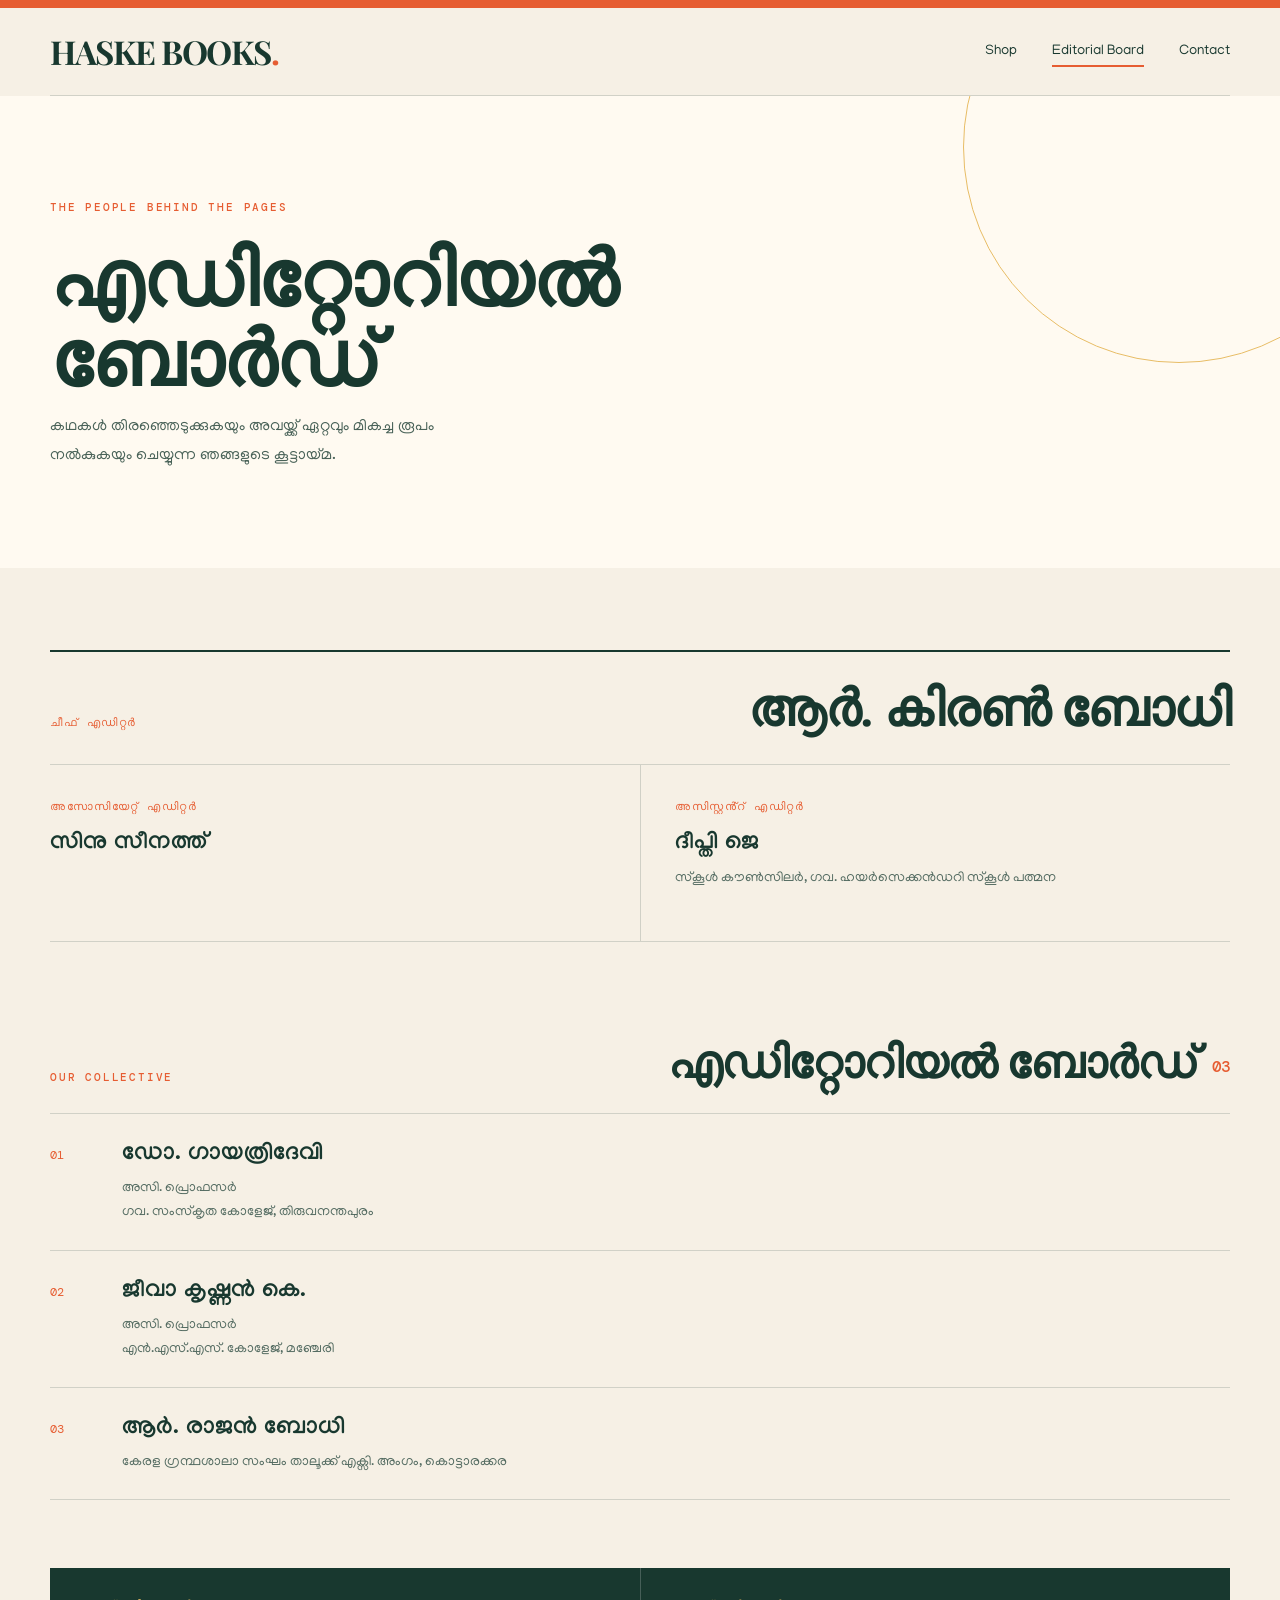
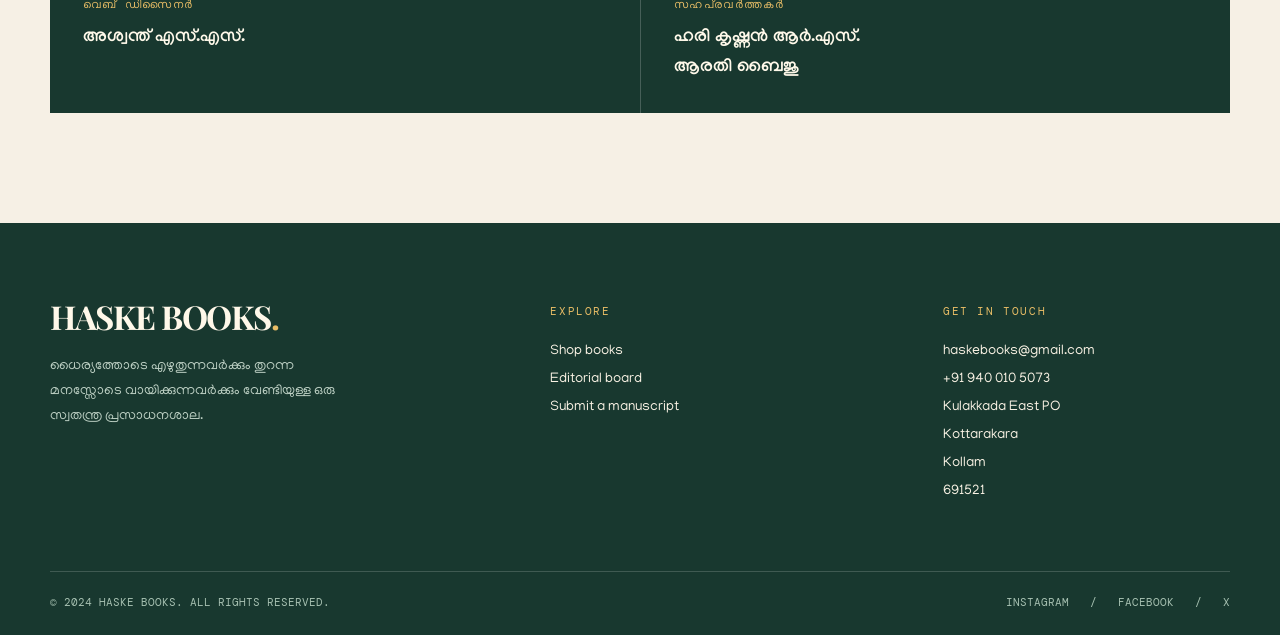
==== commit 92e76bed: "Correct Contact address" ====
--- a/editorial.html
+++ b/editorial.html
@@ -67,6 +67,6 @@
     </section>
   </main>
 
-  <footer id="contact"><div class="shell"><div class="footer-main"><div class="footer-intro"><a class="logo" href="index.html">HASKE BOOKS<span>.</span></a><p>ധൈര്യത്തോടെ എഴുതുന്നവർക്കും തുറന്ന മനസ്സോടെ വായിക്കുന്നവർക്കും വേണ്ടിയുള്ള ഒരു സ്വതന്ത്ര പ്രസാധനശാല.</p></div><div class="footer-col"><h4>EXPLORE</h4><a href="index.html#shop">Shop books</a><a href="editorial.html">Editorial board</a><a href="index.html#home">Submit a manuscript</a></div><div class="footer-col"><h4>GET IN TOUCH</h4><p>hello@haskebooks.in</p><p>+91 94001 05073</p><p>Kulakkada East Po<br>Kottarakara<br>Kollam<br>691521</p></div></div><div class="footer-bottom"><span>© 2024 HASKE BOOKS. ALL RIGHTS RESERVED.</span><span>INSTAGRAM &nbsp; / &nbsp; FACEBOOK &nbsp; / &nbsp; X</span></div></div></footer>
+  <footer id="contact"><div class="shell"><div class="footer-main"><div class="footer-intro"><a class="logo" href="index.html">HASKE BOOKS<span>.</span></a><p>ധൈര്യത്തോടെ എഴുതുന്നവർക്കും തുറന്ന മനസ്സോടെ വായിക്കുന്നവർക്കും വേണ്ടിയുള്ള ഒരു സ്വതന്ത്ര പ്രസാധനശാല.</p></div><div class="footer-col"><h4>EXPLORE</h4><a href="index.html#shop">Shop books</a><a href="editorial.html">Editorial board</a><a href="index.html#home">Submit a manuscript</a></div><div class="footer-col"><h4>GET IN TOUCH</h4><p>haskebooks@gmail.com</p><p>+91 940 010 5073</p><p>Kulakkada East PO<br>Kottarakara<br>Kollam<br>691521</p></div></div><div class="footer-bottom"><span>© 2024 HASKE BOOKS. ALL RIGHTS RESERVED.</span><span>INSTAGRAM &nbsp; / &nbsp; FACEBOOK &nbsp; / &nbsp; X</span></div></div></footer>
 </body>
 </html>
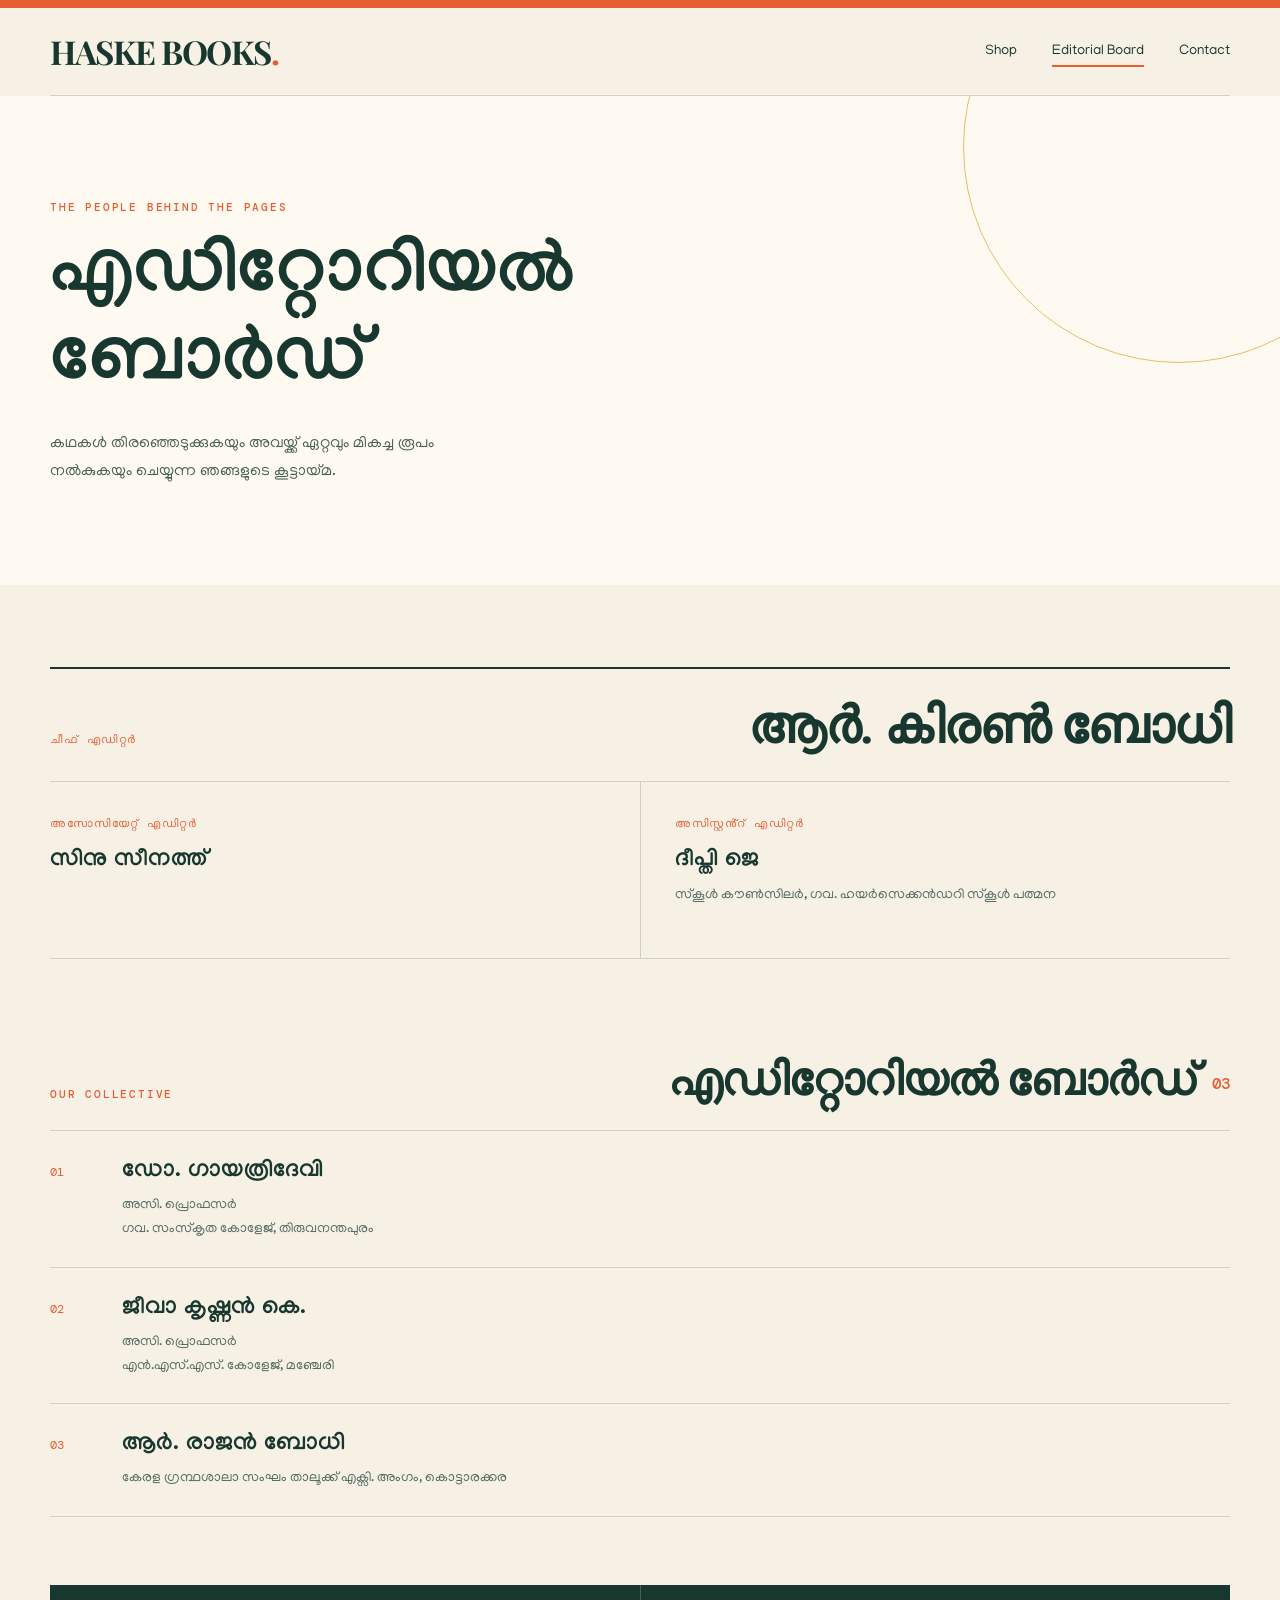
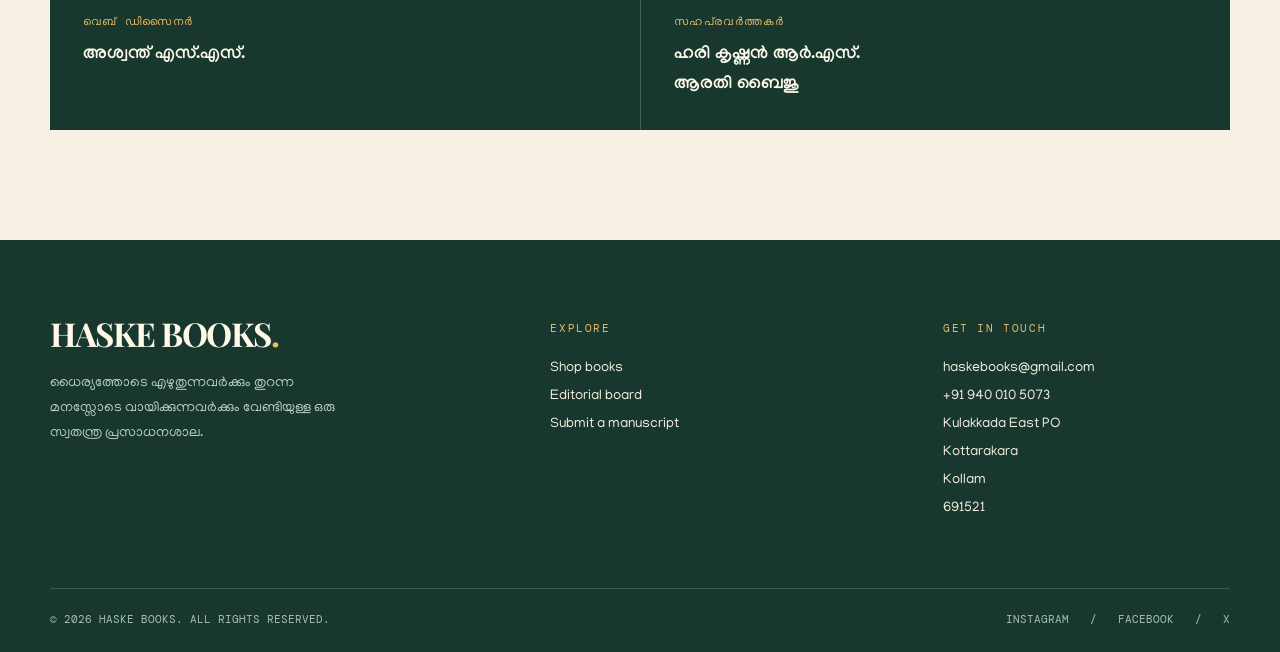
==== commit d5258f8b: "Corrected All right reserverd typo" ====
--- a/editorial.html
+++ b/editorial.html
@@ -1,72 +1,153 @@
 <!doctype html>
 <html lang="ml">
-<head>
-  <meta charset="UTF-8" />
-  <meta name="viewport" content="width=device-width, initial-scale=1.0" />
-  <title>Editorial Board — Haske Books</title>
-  <link rel="preconnect" href="https://fonts.googleapis.com">
-  <link rel="preconnect" href="https://fonts.gstatic.com" crossorigin>
-  <link href="https://fonts.googleapis.com/css2?family=DM+Mono:wght@400;500&family=Manjari:wght@400;700&family=Playfair+Display:ital,wght@0,500;0,600;0,700;1,500&display=swap" rel="stylesheet">
-  <link rel="stylesheet" href="style.css">
-  <script src="script.js" defer></script>
-</head>
-<body>
-  <div class="topline"></div>
-  <header class="shell">
-    <nav>
-      <a class="logo" href="index.html">HASKE BOOKS<span>.</span></a>
-      <div class="navlinks" id="primary-nav">
-        <a href="index.html#shop">Shop</a>
-        <a class="active" href="editorial.html">Editorial Board</a>
-        <a href="index.html#contact">Contact</a>
-      </div>
-      <button class="menu-toggle" type="button" aria-label="Open navigation menu" aria-controls="primary-nav" aria-expanded="false">☰</button>
-    </nav>
-  </header>
+  <head>
+    <meta charset="UTF-8" />
+    <meta name="viewport" content="width=device-width, initial-scale=1.0" />
+    <title>Editorial Board — Haske Books</title>
+    <link rel="preconnect" href="https://fonts.googleapis.com" />
+    <link rel="preconnect" href="https://fonts.gstatic.com" crossorigin />
+    <link
+      href="https://fonts.googleapis.com/css2?family=DM+Mono:wght@400;500&family=Manjari:wght@400;700&family=Playfair+Display:ital,wght@0,500;0,600;0,700;1,500&display=swap"
+      rel="stylesheet"
+    />
+    <link rel="stylesheet" href="style.css" />
+    <script src="script.js" defer></script>
+  </head>
+  <body>
+    <div class="topline"></div>
+    <header class="shell">
+      <nav>
+        <a class="logo" href="index.html">HASKE BOOKS<span>.</span></a>
+        <div class="navlinks" id="primary-nav">
+          <a href="index.html#shop">Shop</a>
+          <a class="active" href="editorial.html">Editorial Board</a>
+          <a href="index.html#contact">Contact</a>
+        </div>
+        <button
+          class="menu-toggle"
+          type="button"
+          aria-label="Open navigation menu"
+          aria-controls="primary-nav"
+          aria-expanded="false"
+        >
+          ☰
+        </button>
+      </nav>
+    </header>
 
-  <main>
-    <section class="editorial-hero">
-      <div class="shell">
-        <div class="eyebrow">The people behind the pages</div>
-        <h1>എഡിറ്റോറിയൽ<br>ബോർഡ്</h1>
-        <p>കഥകൾ തിരഞ്ഞെടുക്കുകയും അവയ്ക്ക് ഏറ്റവും മികച്ച രൂപം നൽകുകയും ചെയ്യുന്ന ഞങ്ങളുടെ കൂട്ടായ്മ.</p>
-      </div>
-    </section>
-
-    <section class="editorial-list shell">
-      <article class="team-feature">
-        <div class="role">ചീഫ് എഡിറ്റർ</div>
-        <h2>ആർ. കിരൺ ബോധി</h2>
-      </article>
-
-      <div class="team-grid">
-        <article class="team-card">
-          <div class="role">അസോസിയേറ്റ് എഡിറ്റർ</div>
-          <h3>സിനു സീനത്ത്</h3>
-        </article>
-        <article class="team-card">
-          <div class="role">അസിസ്റ്റൻ്റ് എഡിറ്റർ</div>
-          <h3>ദീപ്തി ജെ</h3>
-          <p>സ്കൂൾ കൗൺസിലർ, ഗവ. ഹയർസെക്കൻഡറി സ്കൂൾ പത്മന</p>
-        </article>
-      </div>
-
-      <section class="board-members">
-        <div class="board-heading"><div class="eyebrow">Our collective</div><h2>എഡിറ്റോറിയൽ ബോർഡ് <span>03</span></h2></div>
-        <ol>
-          <li><span class="number">01</span><div><h3>ഡോ. ഗായത്രിദേവി</h3><p>അസി. പ്രൊഫസർ<br>ഗവ. സംസ്കൃത കോളേജ്, തിരുവനന്തപുരം</p></div></li>
-          <li><span class="number">02</span><div><h3>ജീവാ കൃഷ്ണൻ കെ.</h3><p>അസി. പ്രൊഫസർ<br>എൻ.എസ്.എസ്. കോളേജ്, മഞ്ചേരി</p></div></li>
-          <li><span class="number">03</span><div><h3>ആർ. രാജൻ ബോധി</h3><p>കേരള ഗ്രന്ഥശാലാ സംഘം താലൂക്ക് എക്സി. അംഗം, കൊട്ടാരക്കര</p></div></li>
-        </ol>
+    <main>
+      <section class="editorial-hero">
+        <div class="shell">
+          <div class="eyebrow">The people behind the pages</div>
+          <h1>എഡിറ്റോറിയൽ<br />ബോർഡ്</h1>
+          <p>
+            കഥകൾ തിരഞ്ഞെടുക്കുകയും അവയ്ക്ക് ഏറ്റവും മികച്ച രൂപം നൽകുകയും
+            ചെയ്യുന്ന ഞങ്ങളുടെ കൂട്ടായ്മ.
+          </p>
+        </div>
       </section>
 
-      <section class="credits">
-        <div><span>വെബ് ഡിസൈനർ</span><strong>അശ്വന്ത് എസ്.എസ്.</strong></div>
-        <div><span>സഹപ്രവർത്തകർ</span><strong>ഹരി കൃഷ്ണൻ ആർ.എസ്.<br>ആരതി ബൈജു</strong></div>
+      <section class="editorial-list shell">
+        <article class="team-feature">
+          <div class="role">ചീഫ് എഡിറ്റർ</div>
+          <h2>ആർ. കിരൺ ബോധി</h2>
+        </article>
+
+        <div class="team-grid">
+          <article class="team-card">
+            <div class="role">അസോസിയേറ്റ് എഡിറ്റർ</div>
+            <h3>സിനു സീനത്ത്</h3>
+          </article>
+          <article class="team-card">
+            <div class="role">അസിസ്റ്റൻ്റ് എഡിറ്റർ</div>
+            <h3>ദീപ്തി ജെ</h3>
+            <p>സ്കൂൾ കൗൺസിലർ, ഗവ. ഹയർസെക്കൻഡറി സ്കൂൾ പത്മന</p>
+          </article>
+        </div>
+
+        <section class="board-members">
+          <div class="board-heading">
+            <div class="eyebrow">Our collective</div>
+            <h2>എഡിറ്റോറിയൽ ബോർഡ് <span>03</span></h2>
+          </div>
+          <ol>
+            <li>
+              <span class="number">01</span>
+              <div>
+                <h3>ഡോ. ഗായത്രിദേവി</h3>
+                <p>അസി. പ്രൊഫസർ<br />ഗവ. സംസ്കൃത കോളേജ്, തിരുവനന്തപുരം</p>
+              </div>
+            </li>
+            <li>
+              <span class="number">02</span>
+              <div>
+                <h3>ജീവാ കൃഷ്ണൻ കെ.</h3>
+                <p>അസി. പ്രൊഫസർ<br />എൻ.എസ്.എസ്. കോളേജ്, മഞ്ചേരി</p>
+              </div>
+            </li>
+            <li>
+              <span class="number">03</span>
+              <div>
+                <h3>ആർ. രാജൻ ബോധി</h3>
+                <p>കേരള ഗ്രന്ഥശാലാ സംഘം താലൂക്ക് എക്സി. അംഗം, കൊട്ടാരക്കര</p>
+              </div>
+            </li>
+          </ol>
+        </section>
+
+        <section class="credits">
+          <div><span>വെബ് ഡിസൈനർ</span><strong>അശ്വന്ത് എസ്.എസ്.</strong></div>
+          <div>
+            <span>സഹപ്രവർത്തകർ</span
+            ><strong>ഹരി കൃഷ്ണൻ ആർ.എസ്.<br />ആരതി ബൈജു</strong>
+          </div>
+        </section>
       </section>
-    </section>
-  </main>
+    </main>
 
-  <footer id="contact"><div class="shell"><div class="footer-main"><div class="footer-intro"><a class="logo" href="index.html">HASKE BOOKS<span>.</span></a><p>ധൈര്യത്തോടെ എഴുതുന്നവർക്കും തുറന്ന മനസ്സോടെ വായിക്കുന്നവർക്കും വേണ്ടിയുള്ള ഒരു സ്വതന്ത്ര പ്രസാധനശാല.</p></div><div class="footer-col"><h4>EXPLORE</h4><a href="index.html#shop">Shop books</a><a href="editorial.html">Editorial board</a><a href="index.html#home">Submit a manuscript</a></div><div class="footer-col"><h4>GET IN TOUCH</h4><p>haskebooks@gmail.com</p><p>+91 940 010 5073</p><p>Kulakkada East PO<br>Kottarakara<br>Kollam<br>691521</p></div></div><div class="footer-bottom"><span>© 2024 HASKE BOOKS. ALL RIGHTS RESERVED.</span><span>INSTAGRAM &nbsp; / &nbsp; FACEBOOK &nbsp; / &nbsp; X</span></div></div></footer>
-</body>
+    <footer id="contact">
+      <div class="shell">
+        <div class="footer-main">
+          <div class="footer-intro">
+            <a class="logo" href="index.html">HASKE BOOKS<span>.</span></a>
+            <p>
+              ധൈര്യത്തോടെ എഴുതുന്നവർക്കും തുറന്ന മനസ്സോടെ വായിക്കുന്നവർക്കും
+              വേണ്ടിയുള്ള ഒരു സ്വതന്ത്ര പ്രസാധനശാല.
+            </p>
+          </div>
+          <div class="footer-col">
+            <h4>EXPLORE</h4>
+            <a href="index.html#shop">Shop books</a
+            ><a href="editorial.html">Editorial board</a
+            ><a href="index.html#home">Submit a manuscript</a>
+          </div>
+          <div class="footer-col">
+            <h4>GET IN TOUCH</h4>
+            <p>haskebooks@gmail.com</p>
+            <p>+91 940 010 5073</p>
+            <p>Kulakkada East PO<br />Kottarakara<br />Kollam<br />691521</p>
+          </div>
+        </div>
+        <div class="footer-bottom">
+          <span>© 2026 HASKE BOOKS. ALL RIGHTS RESERVED.</span
+          ><span
+            ><a
+              href="https://www.instagram.com/haskebooks?utm_source=ig_web_button_share_sheet&amp;stkn=ZDNlZDc0MzIxNw=="
+              target="_blank"
+              rel="noopener noreferrer"
+              >INSTAGRAM</a
+            >
+            &nbsp; / &nbsp;
+            <a
+              href="https://www.facebook.com/HASKE.Foundation"
+              target="_blank"
+              rel="noopener noreferrer"
+              >FACEBOOK</a
+            >
+            &nbsp; / &nbsp; X</span
+          >
+        </div>
+      </div>
+    </footer>
+  </body>
 </html>
--- a/style.css
+++ b/style.css
@@ -98,7 +98,7 @@
 .editorial-hero { background:var(--cream); padding:106px 0 98px; position:relative; overflow:hidden; }
 .editorial-hero:after { content:""; position:absolute; width:430px; height:430px; border:1px solid var(--gold); border-radius:50%; right:-115px; top:-165px; }
 .editorial-hero .shell { position:relative; z-index:1; }
-.editorial-hero h1 { margin:22px 0 18px; font:600 clamp(48px,6vw,78px)/1.04 'Playfair Display',serif; }
+.editorial-hero h1 { margin:22px 0 18px; font:700 clamp(48px,6vw,78px)/1.15 Manjari,sans-serif; }
 .editorial-hero p { max-width:450px; margin:0; color:#496258; line-height:1.8; }
 .editorial-list { padding:82px 0 110px; }
 .team-feature { border-top:2px solid var(--ink); border-bottom:1px solid var(--line); padding:27px 0 31px; display:flex; justify-content:space-between; align-items:baseline; }
@@ -122,7 +122,7 @@
 .credits div + div { border-left:1px solid rgba(255,255,255,.2); }
 .credits span { display:block; color:var(--gold); font:11px 'DM Mono',monospace; letter-spacing:1.3px; margin-bottom:13px; }
 .credits strong { font-size:18px; line-height:1.65; }
-@media (max-width:760px) { .editorial-hero { padding:72px 0; } .editorial-list { padding:55px 0 70px; } .team-feature { display:block; } .team-feature h2 { margin-top:15px; } .team-grid,.credits { grid-template-columns:1fr; } .team-card { padding:28px 0; min-height:auto; } .team-card + .team-card { border-left:0; border-top:1px solid var(--line); padding-left:0; } .board-members { padding:60px 0 50px; } .board-heading { display:block; } .board-heading h2 { margin-top:12px; } .board-members li { grid-template-columns:47px 1fr; } .credits div + div { border-left:0; border-top:1px solid rgba(255,255,255,.2); } }
+@media (max-width:760px) { .editorial-hero { padding:72px 0; } .editorial-hero h1 { font-size:clamp(36px, 9vw, 48px); line-height:1.2; } .editorial-list { padding:55px 0 70px; } .team-feature { display:block; } .team-feature h2 { margin-top:15px; } .team-grid,.credits { grid-template-columns:1fr; } .team-card { padding:28px 0; min-height:auto; } .team-card + .team-card { border-left:0; border-top:1px solid var(--line); padding-left:0; } .board-members { padding:60px 0 50px; } .board-heading { display:block; } .board-heading h2 { margin-top:12px; } .board-members li { grid-template-columns:47px 1fr; } .credits div + div { border-left:0; border-top:1px solid rgba(255,255,255,.2); } }
 
 .admin-header nav { gap:28px; }
 .admin-label { color:#587067; font:11px 'DM Mono',monospace; letter-spacing:1.3px; margin-right:auto; }
